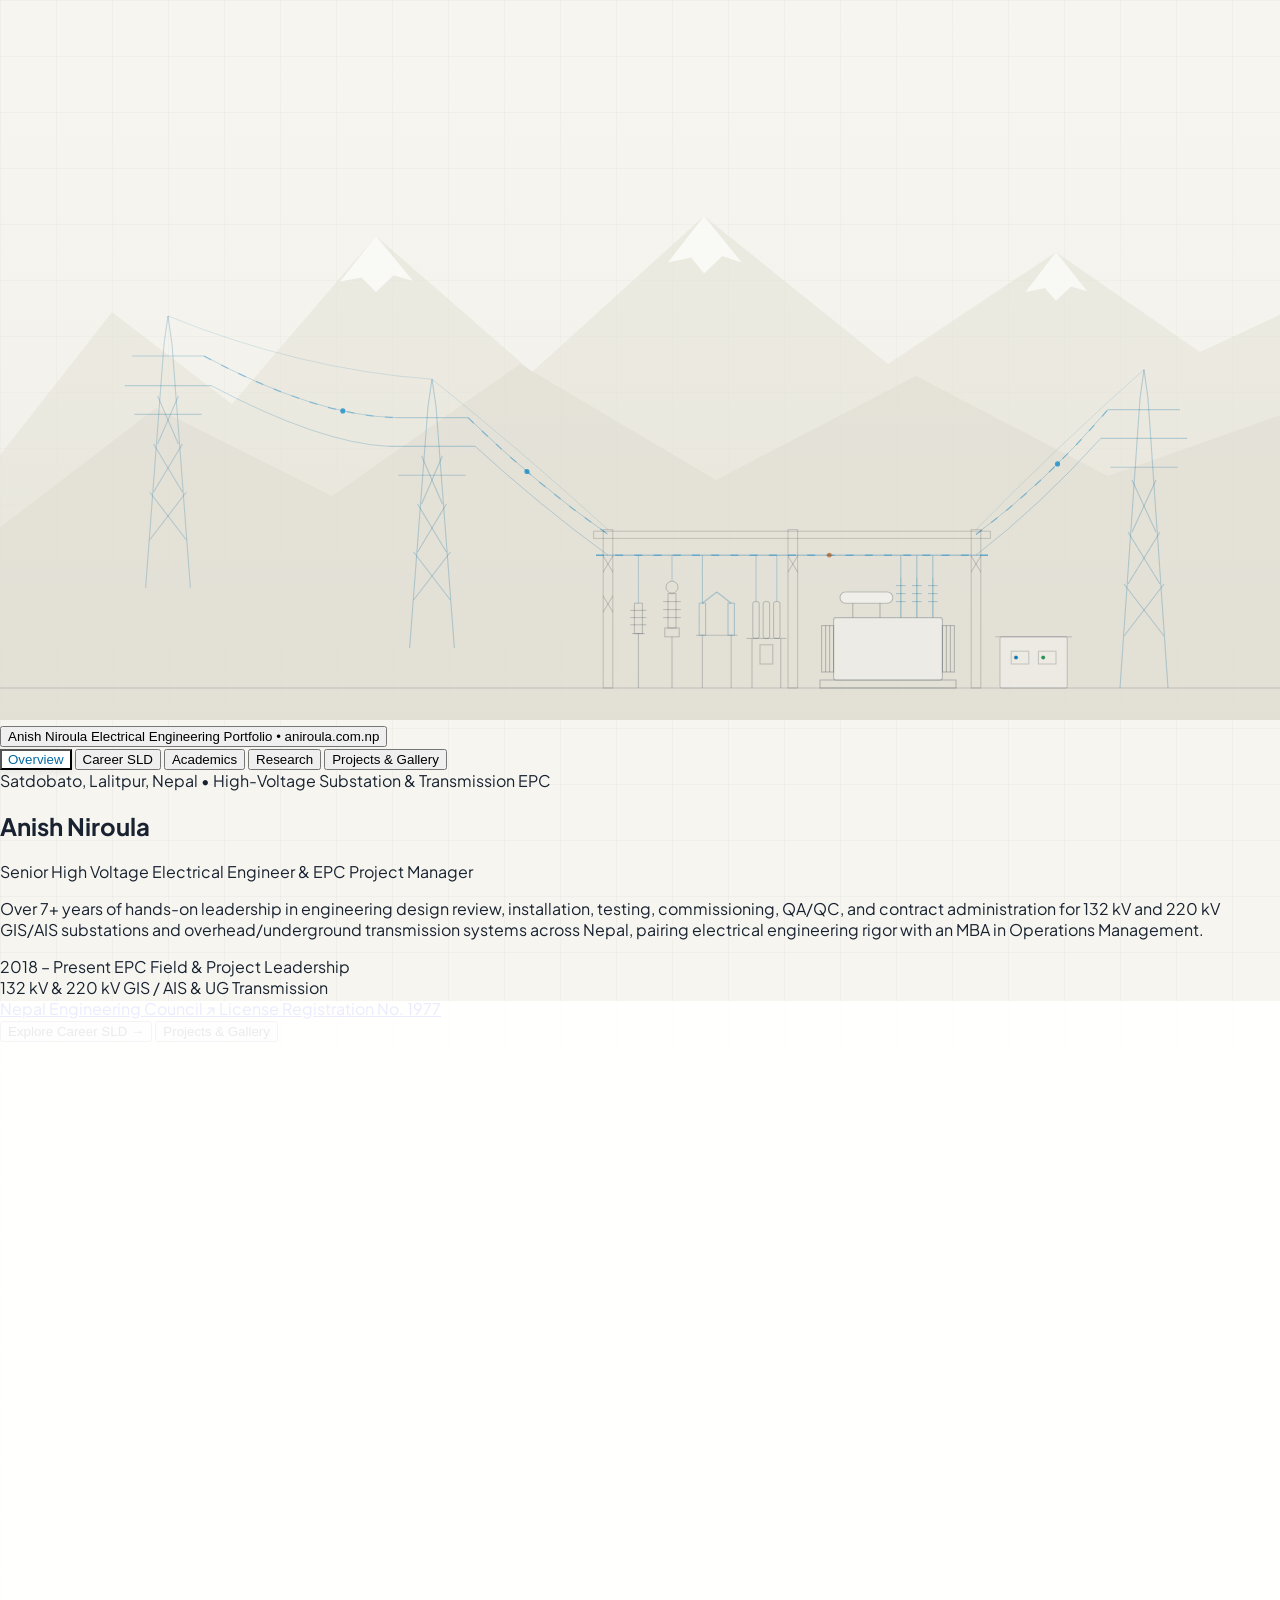
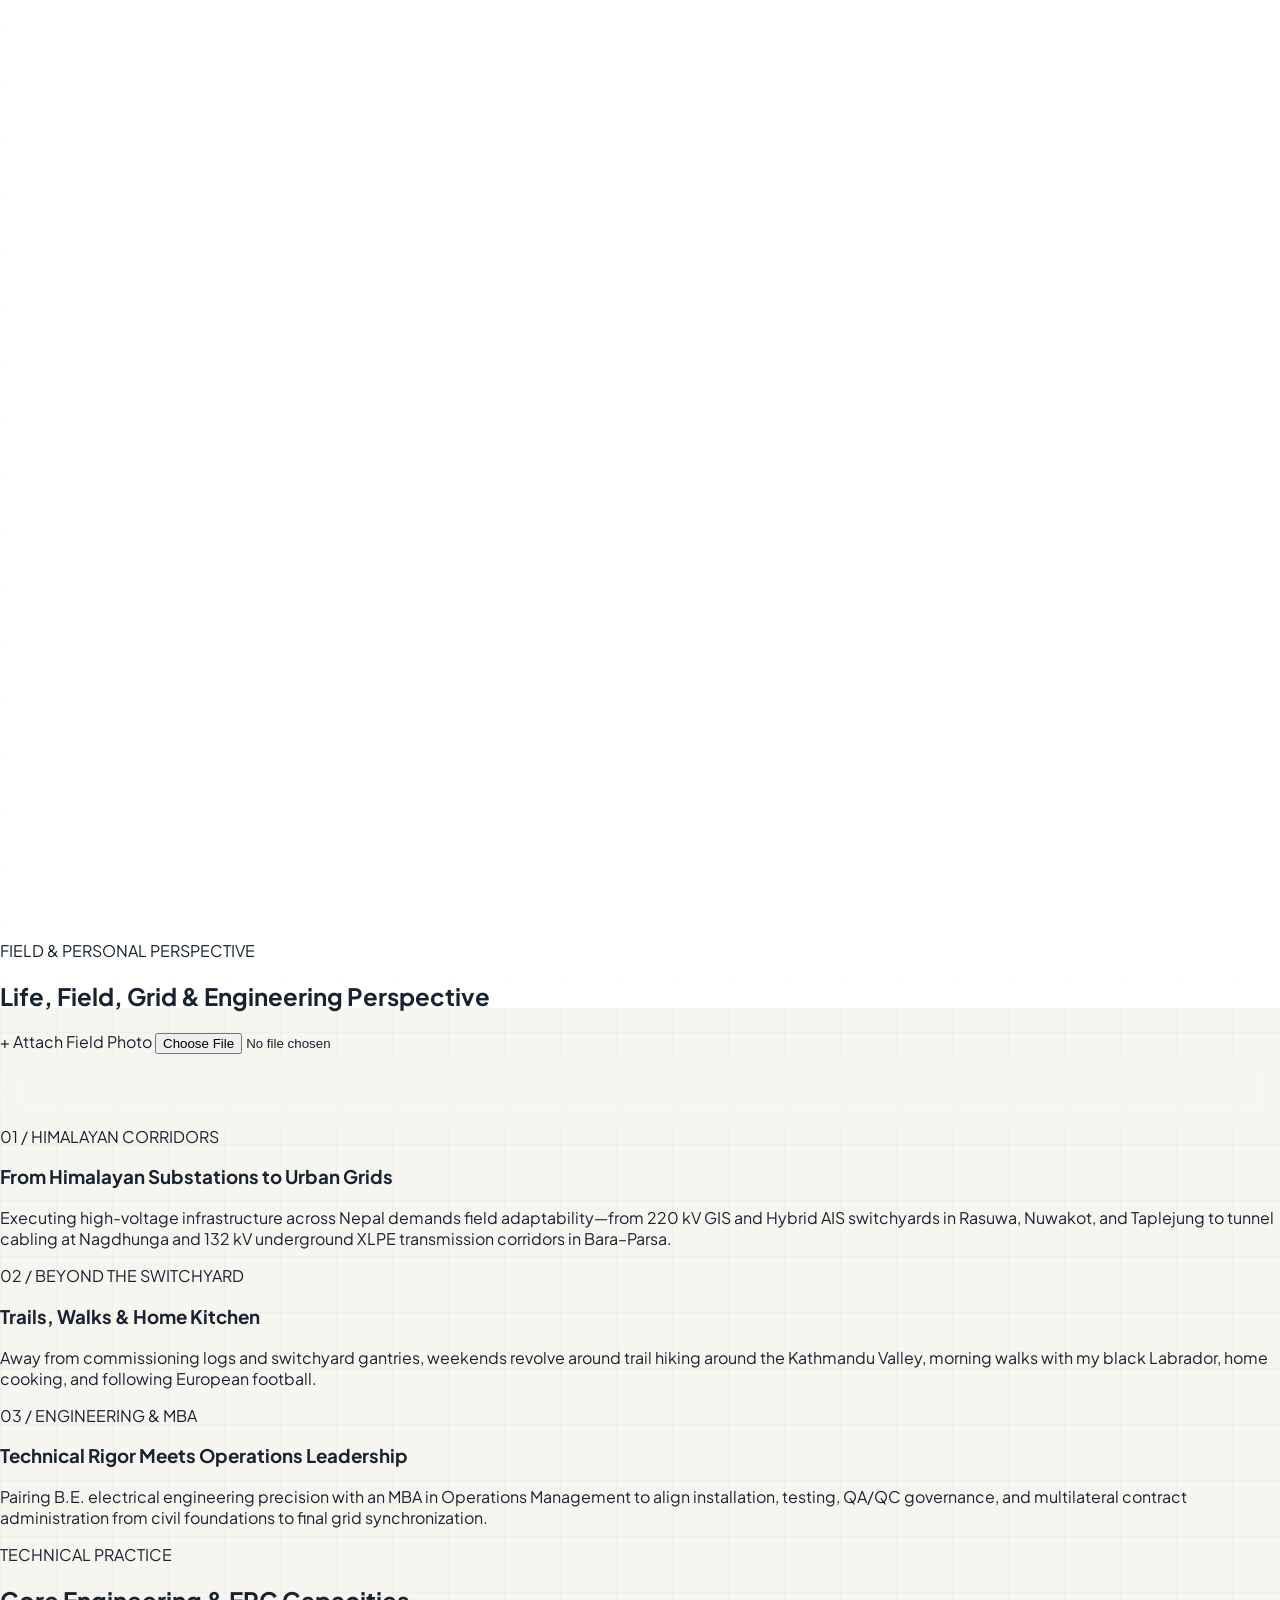
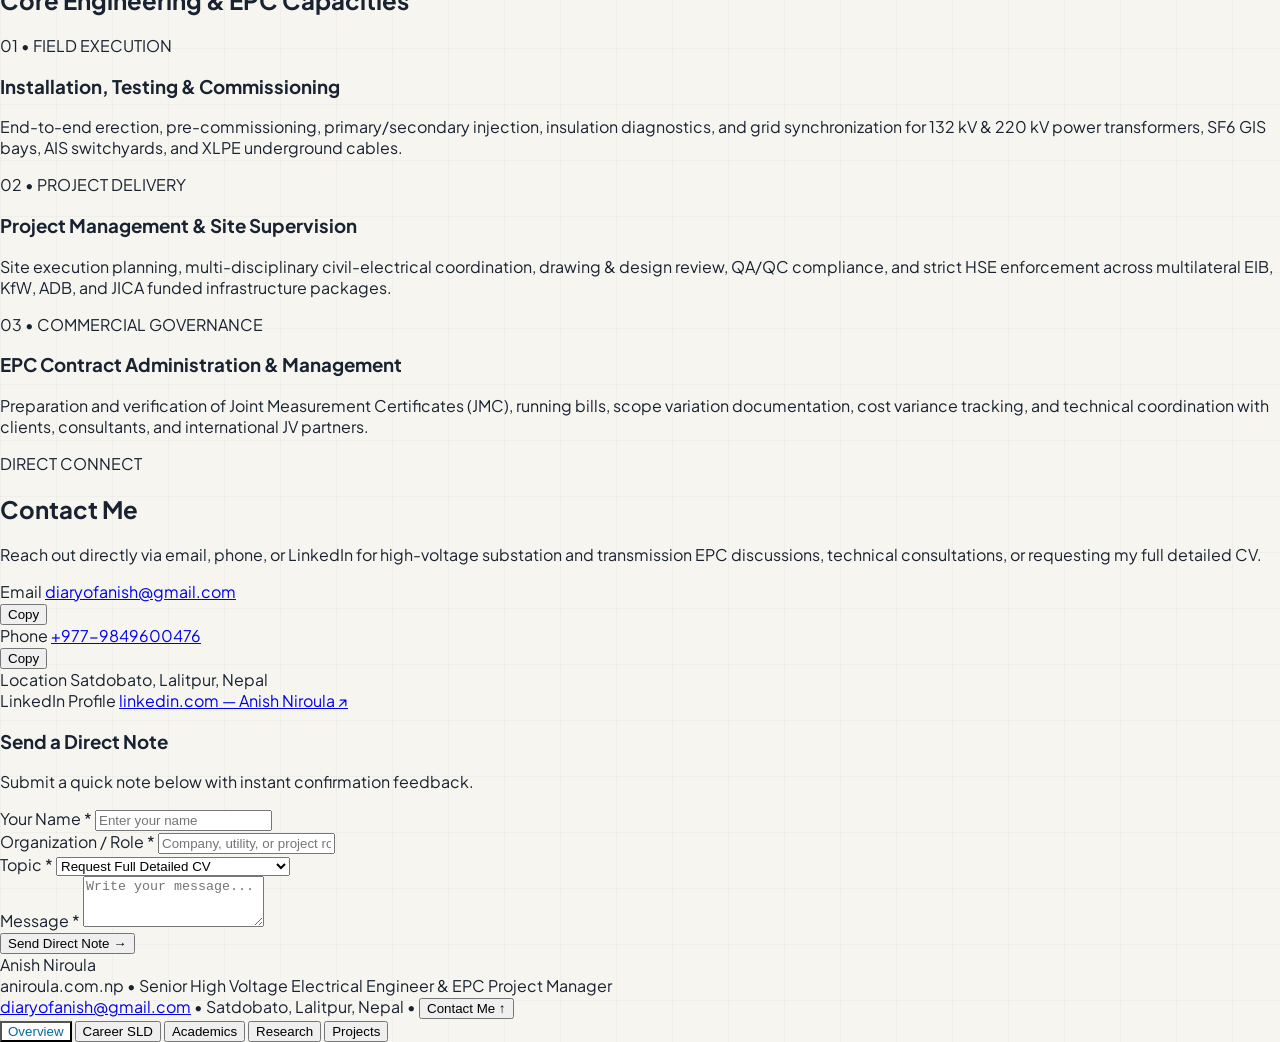
==== anish_niroula_electrical_engineering_portfolio_aniroula_com_np (2).html @ 574609bf "Initial commit: Anish Niroula engineering portfolio (aniroula.com.np)" ====
<!DOCTYPE html>
<html lang="en" class="scroll-smooth">
<head>
  <meta charset="UTF-8" />
  <meta name="viewport" content="width=device-width, initial-scale=1.0" />
  <title>Anish Niroula — Electrical Engineering Portfolio (aniroula.com.np)</title>
  <meta name="description" content="Electrical Engineering Portfolio of Anish Niroula (aniroula.com.np) — Senior High Voltage Electrical Engineer & EPC Project Manager, Nepal Engineering Council License Reg. No. 1977." />

  <!-- Tailwind CSS -->
  <script src="https://cdn.tailwindcss.com"></script>

  <!-- Google Fonts: Newsreader (Editorial Display), Plus Jakarta Sans (Body/UI) & JetBrains Mono (Technical Labels) -->
  <link rel="preconnect" href="https://fonts.googleapis.com" />
  <link rel="preconnect" href="https://fonts.gstatic.com" crossorigin />
  <link href="https://fonts.googleapis.com/css2?family=JetBrains+Mono:wght@400;500;600;700&family=Newsreader:ital,opsz,wght@0,6..72,400;0,6..72,500;1,6..72,400&family=Plus+Jakarta+Sans:wght@400;500;600;700;800&display=swap" rel="stylesheet" />

  <script>
    tailwind.config = {
      theme: {
        extend: {
          colors: {
            alabaster: '#F6F5F0',
            linen: '#ECEAE2',
            ink: '#182230',
            cerulean: '#0369A1',
            ceruleanBright: '#0284C7',
            amberHv: '#B45309',
            hairline: '#DCD8CD'
          },
          fontFamily: {
            serif: ['Newsreader', 'Georgia', 'serif'],
            sans: ['Plus Jakarta Sans', '-apple-system', 'BlinkMacSystemFont', 'sans-serif'],
            mono: ['JetBrains Mono', 'monospace']
          }
        }
      }
    };
  </script>

  <style>
    /* =========================================================================
       1. GLOBAL ARCHITECTURAL PALETTE, DRAFTING GRID & BASE TYPOGRAPHY
       ========================================================================= */
    :root {
      --bg-alabaster: #F6F5F0;
      --bg-linen: #ECEAE2;
      --border-hairline: #DCD8CD;
      --border-strong: #C5BFB0;
      --ink-primary: #182230;
      --ink-secondary: #475569;
      --hv-cerulean: #0369A1;
      --hv-cerulean-bright: #0284C7;
      --hv-amber: #B45309;
    }

    *, *::before, *::after {
      box-sizing: border-box;
    }

    html, body {
      margin: 0;
      padding: 0;
      width: 100%;
      min-height: 100vh;
      background-color: var(--bg-alabaster);
      color: var(--ink-primary);
      font-family: 'Plus Jakarta Sans', -apple-system, BlinkMacSystemFont, sans-serif;
      -webkit-font-smoothing: antialiased;
      overflow-x: hidden;
    }

    /* Subtle Architectural Coordinate Drafting Grid */
    .drafting-grid-bg {
      background-image:
        linear-gradient(to right, rgba(24, 34, 48, 0.026) 1px, transparent 1px),
        linear-gradient(to bottom, rgba(24, 34, 48, 0.026) 1px, transparent 1px);
      background-size: 56px 56px;
    }

    /* =========================================================================
       2. GLOBAL PERSISTENT BACKGROUND ANIMATIONS (MOUNTAINS, TOWERS & SUBSTATION)
       ========================================================================= */
    @keyframes ridgeDriftSlow {
      0%, 100% { transform: translateX(0px); }
      50% { transform: translateX(-14px); }
    }

    @keyframes ridgeDriftReverse {
      0%, 100% { transform: translateX(0px); }
      50% { transform: translateX(12px); }
    }

    @keyframes transmissionFlow {
      0% { stroke-dashoffset: 48; }
      100% { stroke-dashoffset: 0; }
    }

    @keyframes sldCurrentFlow {
      0% { stroke-dashoffset: 28; }
      100% { stroke-dashoffset: 0; }
    }

    @keyframes statusPulse {
      0%, 100% { opacity: 0.45; }
      50% { opacity: 1; }
    }

    .mountain-layer-far {
      animation: ridgeDriftSlow 34s ease-in-out infinite;
    }

    .mountain-layer-mid {
      animation: ridgeDriftReverse 28s ease-in-out infinite;
    }

    .bg-conductor-pulse {
      stroke-dasharray: 10 14;
      animation: transmissionFlow 1.7s linear infinite;
    }

    .energized-conductor {
      stroke-dasharray: 8 6;
      animation: sldCurrentFlow 0.85s linear infinite;
    }

    .substation-telemetry-blink {
      animation: statusPulse 2.4s ease-in-out infinite;
    }

    /* =========================================================================
       3. ARCHITECTURAL CAD CORNER BRACKETS & MULTI-PAGE TRANSITIONS
       ========================================================================= */
    .cad-frame {
      position: relative;
      background-color: rgba(255, 255, 255, 0.92);
      backdrop-filter: blur(12px);
      -webkit-backdrop-filter: blur(12px);
      border: 1px solid var(--border-hairline);
      border-radius: 20px;
      padding: 14px;
      box-shadow: 0 14px 36px rgba(24, 34, 48, 0.065);
    }

    .cad-frame::before,
    .cad-frame::after {
      content: '';
      position: absolute;
      width: 16px;
      height: 16px;
      pointer-events: none;
      z-index: 5;
    }

    .cad-frame::before {
      top: 10px;
      left: 10px;
      border-top: 2px solid var(--hv-cerulean);
      border-left: 2px solid var(--hv-cerulean);
    }

    .cad-frame::after {
      bottom: 10px;
      right: 10px;
      border-bottom: 2px solid var(--hv-cerulean);
      border-right: 2px solid var(--hv-cerulean);
    }

    .page-view {
      display: none;
      opacity: 0;
    }

    .page-view.active {
      display: block;
      animation: viewFadeUp 0.42s cubic-bezier(0.16, 1, 0.3, 1) forwards;
    }

    @keyframes viewFadeUp {
      from {
        opacity: 0;
        transform: translateY(10px);
      }
      to {
        opacity: 1;
        transform: translateY(0);
      }
    }

    .reveal-block {
      opacity: 0;
      transform: translateY(14px);
      transition: opacity 0.55s cubic-bezier(0.16, 1, 0.3, 1), transform 0.55s cubic-bezier(0.16, 1, 0.3, 1);
    }

    .reveal-block.is-visible {
      opacity: 1;
      transform: translateY(0);
    }

    /* =========================================================================
       4. NAVIGATION PILLS & INTERACTIVE BUTTONS
       ========================================================================= */
    .nav-pill {
      transition: all 0.2s ease;
    }

    .nav-pill.active {
      background-color: #FFFFFF;
      color: var(--hv-cerulean);
      box-shadow: 0 2px 8px rgba(24, 34, 48, 0.08);
    }

    .mobile-pill.active {
      background-color: #FFFFFF;
      color: var(--hv-cerulean);
      box-shadow: 0 1px 5px rgba(24, 34, 48, 0.08);
    }

    .lightbox-backdrop {
      position: fixed;
      inset: 0;
      z-index: 70;
      background-color: rgba(24, 34, 48, 0.92);
      backdrop-filter: blur(8px);
      display: none;
      flex-direction: column;
      align-items: center;
      justify-content: center;
      padding: 20px;
    }

    .lightbox-backdrop.open {
      display: flex;
    }
  </style>
</head>
<body class="drafting-grid-bg pb-20 md:pb-0">

  <!-- =========================================================================
       GLOBAL PERSISTENT ANIMATED BACKGROUND (VISIBLE ACROSS ALL 5 VIEWS)
       Himalayan Peaks + Lattice Transmission Towers + Traveling Conductor Pulses + Valley Substation Yard
       ========================================================================= -->
  <div class="fixed inset-0 pointer-events-none z-0 overflow-hidden" aria-hidden="true">
    <svg class="w-full h-full" viewBox="0 0 1600 900" preserveAspectRatio="xMidYMax slice" fill="none">
      <defs>
        <!-- Soft Atmospheric Sky-to-Valley Gradient -->
        <linearGradient id="himalayaSkyWash" x1="0" y1="0" x2="0" y2="1">
          <stop offset="0%" stop-color="#F6F5F0" stop-opacity="0" />
          <stop offset="55%" stop-color="#ECEAE2" stop-opacity="0.32" />
          <stop offset="100%" stop-color="#E2DFD5" stop-opacity="0.65" />
        </linearGradient>

        <!-- Exact Catenary Conductor Paths for Traveling Power-Flow Pulses -->
        <!-- Span 1: Ridge Tower T-RIDGE (x=210) to Mid-Slope Tower T-SLOPE (x=540) -->
        <path id="globalCatenary1" d="M 255 445 Q 395 520, 495 522" />
        <path id="globalCatenary1Lower" d="M 264 482 Q 400 554, 486 558" />

        <!-- Span 2: Mid-Slope Tower T-SLOPE (x=540) to Substation Dead-End Gantry (x=760) -->
        <path id="globalCatenary2" d="M 585 522 Q 670 605, 760 668" />
        <path id="globalCatenary2Lower" d="M 594 558 Q 675 632, 760 694" />

        <!-- Span 3: Right Substation Dead-End Gantry (x=1220) to Valley Terminal Tower T-VALLEY (x=1430) -->
        <path id="globalCatenary3" d="M 1220 668 Q 1305 605, 1385 512" />
        <path id="globalCatenary3Lower" d="M 1220 694 Q 1300 632, 1376 548" />

        <!-- Substation Overhead High-Voltage Busbar Path -->
        <path id="substationMainBusPath" d="M 745 694 L 1235 694" />
      </defs>

      <!-- Base Atmospheric Tint -->
      <rect width="1600" height="900" fill="url(#himalayaSkyWash)" />

      <!-- LAYER 1: DISTANT HIMALAYAN MOUNTAIN RANGE (SUBTLE ATMOSPHERIC DRIFT) -->
      <g class="mountain-layer-far">
        <path d="M -40 620 L 140 390 L 290 505 L 470 295 L 665 465 L 880 270 L 1110 455 L 1320 315 L 1500 440 L 1640 375 L 1640 900 L -40 900 Z" fill="#E6E3D8" fill-opacity="0.58" />
        <!-- Snow-Ridge Drafting Lines -->
        <path d="M 470 295 L 425 352 L 452 347 L 470 365 L 492 344 L 516 351 Z" fill="#FFFFFF" fill-opacity="0.72" />
        <path d="M 880 270 L 835 328 L 864 322 L 880 342 L 903 320 L 927 328 Z" fill="#FFFFFF" fill-opacity="0.72" />
        <path d="M 1320 315 L 1282 365 L 1306 360 L 1320 376 L 1339 358 L 1359 364 Z" fill="#FFFFFF" fill-opacity="0.68" />
      </g>

      <!-- LAYER 2: MID-HORIZON RIDGES -->
      <g class="mountain-layer-mid">
        <path d="M -40 690 L 195 510 L 415 620 L 650 455 L 895 600 L 1145 470 L 1385 595 L 1640 505 L 1640 900 L -40 900 Z" fill="#DEDAD0" fill-opacity="0.48" />
      </g>

      <!-- LAYER 3: HIGH-VOLTAGE LATTICE TRANSMISSION TOWERS -->
      <!-- Tower 1: Himalayan Ridge Tower T-RIDGE (x = 210) -->
      <g stroke="#0369A1" stroke-opacity="0.22" stroke-width="1.35">
        <line x1="182" y1="735" x2="205" y2="430" />
        <line x1="238" y1="735" x2="215" y2="430" />
        <line x1="205" y1="430" x2="210" y2="395" />
        <line x1="215" y1="430" x2="210" y2="395" />
        <!-- Crossarms -->
        <line x1="165" y1="445" x2="255" y2="445" />
        <line x1="156" y1="482" x2="264" y2="482" />
        <line x1="168" y1="518" x2="252" y2="518" />
        <!-- Lattice Bracing -->
        <line x1="187" y1="675" x2="233" y2="615" />
        <line x1="233" y1="675" x2="187" y2="615" />
        <line x1="192" y1="615" x2="228" y2="555" />
        <line x1="228" y1="615" x2="192" y2="555" />
        <line x1="197" y1="555" x2="223" y2="495" />
        <line x1="223" y1="555" x2="197" y2="495" />
      </g>

      <!-- Tower 2: Mid-Slope Tower T-SLOPE (x = 540) -->
      <g stroke="#0369A1" stroke-opacity="0.24" stroke-width="1.35">
        <line x1="512" y1="810" x2="535" y2="508" />
        <line x1="568" y1="810" x2="545" y2="508" />
        <line x1="535" y1="508" x2="540" y2="474" />
        <line x1="545" y1="508" x2="540" y2="474" />
        <!-- Crossarms -->
        <line x1="495" y1="522" x2="585" y2="522" />
        <line x1="486" y1="558" x2="594" y2="558" />
        <line x1="498" y1="594" x2="582" y2="594" />
        <!-- Lattice Bracing -->
        <line x1="517" y1="750" x2="563" y2="690" />
        <line x1="563" y1="750" x2="517" y2="690" />
        <line x1="522" y1="690" x2="558" y2="630" />
        <line x1="558" y1="690" x2="522" y2="630" />
        <line x1="527" y1="630" x2="553" y2="570" />
        <line x1="553" y1="630" x2="527" y2="570" />
      </g>

      <!-- Tower 3: Right Valley Terminal Tower T-VALLEY (x = 1430) -->
      <g stroke="#0369A1" stroke-opacity="0.24" stroke-width="1.35">
        <line x1="1400" y1="860" x2="1425" y2="498" />
        <line x1="1460" y1="860" x2="1435" y2="498" />
        <line x1="1425" y1="498" x2="1430" y2="462" />
        <line x1="1435" y1="498" x2="1430" y2="462" />
        <!-- Crossarms -->
        <line x1="1385" y1="512" x2="1475" y2="512" />
        <line x1="1376" y1="548" x2="1484" y2="548" />
        <line x1="1388" y1="584" x2="1472" y2="584" />
        <!-- Lattice Bracing -->
        <line x1="1405" y1="795" x2="1455" y2="730" />
        <line x1="1455" y1="795" x2="1405" y2="730" />
        <line x1="1410" y1="730" x2="1450" y2="665" />
        <line x1="1450" y1="730" x2="1410" y2="665" />
        <line x1="1415" y1="665" x2="1445" y2="600" />
        <line x1="1445" y1="665" x2="1415" y2="600" />
      </g>

      <!-- LAYER 4: SAGGING CATENARY 3-PHASE CONDUCTORS + ANIMATED POWER PULSES -->
      <!-- Shield Wires -->
      <path d="M 210 395 Q 375 462, 540 474" stroke="#0369A1" stroke-opacity="0.16" stroke-width="1" />
      <path d="M 540 474 Q 650 562, 760 662" stroke="#0369A1" stroke-opacity="0.16" stroke-width="1" />
      <path d="M 1220 662 Q 1325 555, 1430 462" stroke="#0369A1" stroke-opacity="0.16" stroke-width="1" />

      <!-- Base Catenary Conductors -->
      <use href="#globalCatenary1" stroke="#0369A1" stroke-opacity="0.22" stroke-width="1.2" />
      <use href="#globalCatenary1Lower" stroke="#0369A1" stroke-opacity="0.22" stroke-width="1.2" />
      <use href="#globalCatenary2" stroke="#0369A1" stroke-opacity="0.24" stroke-width="1.2" />
      <use href="#globalCatenary2Lower" stroke="#0369A1" stroke-opacity="0.24" stroke-width="1.2" />
      <use href="#globalCatenary3" stroke="#0369A1" stroke-opacity="0.24" stroke-width="1.2" />
      <use href="#globalCatenary3Lower" stroke="#0369A1" stroke-opacity="0.24" stroke-width="1.2" />

      <!-- Animated Dashed Power-Flow Stream Overlay -->
      <use href="#globalCatenary1" stroke="#0284C7" stroke-opacity="0.32" stroke-width="1.6" class="bg-conductor-pulse" />
      <use href="#globalCatenary2" stroke="#0284C7" stroke-opacity="0.34" stroke-width="1.6" class="bg-conductor-pulse" />
      <use href="#globalCatenary3" stroke="#0284C7" stroke-opacity="0.34" stroke-width="1.6" class="bg-conductor-pulse" />

      <!-- Traveling Glowing Energy Pulses Along Catenary Spans -->
      <circle r="3.2" fill="#0284C7" fill-opacity="0.72">
        <animateMotion dur="3.4s" repeatCount="indefinite">
          <mpath href="#globalCatenary1" />
        </animateMotion>
      </circle>
      <circle r="3.2" fill="#0284C7" fill-opacity="0.72">
        <animateMotion dur="3.2s" begin="1.1s" repeatCount="indefinite">
          <mpath href="#globalCatenary2" />
        </animateMotion>
      </circle>
      <circle r="3.2" fill="#0284C7" fill-opacity="0.72">
        <animateMotion dur="3.2s" begin="0.6s" repeatCount="indefinite">
          <mpath href="#globalCatenary3" />
        </animateMotion>
      </circle>

      <!-- LAYER 5: VALLEY HIGH-VOLTAGE SUBSTATION YARD (x = 745..1345, y = 660..865) -->
      <g>
        <!-- Lattice Substation Take-Off Gantry Columns & Overhead Beam -->
        <g stroke="#182230" stroke-opacity="0.18" stroke-width="1.3">
          <rect x="754" y="662" width="12" height="198" />
          <line x1="754" y1="695" x2="766" y2="715" />
          <line x1="766" y1="695" x2="754" y2="715" />
          <line x1="754" y1="745" x2="766" y2="765" />
          <line x1="766" y1="745" x2="754" y2="765" />

          <rect x="985" y="662" width="12" height="198" />
          <line x1="985" y1="695" x2="997" y2="715" />
          <line x1="997" y1="695" x2="985" y2="715" />

          <rect x="1214" y="662" width="12" height="198" />
          <line x1="1214" y1="695" x2="1226" y2="715" />
          <line x1="1226" y1="695" x2="1214" y2="715" />

          <!-- Upper Gantry Truss -->
          <rect x="742" y="664" width="496" height="9" />
        </g>

        <!-- Energized Overhead Substation Busbar + Traveling Pulse -->
        <use href="#substationMainBusPath" stroke="#0369A1" stroke-opacity="0.26" stroke-width="1.8" />
        <use href="#substationMainBusPath" stroke="#0284C7" stroke-opacity="0.4" stroke-width="2" class="bg-conductor-pulse" />
        <circle r="3" fill="#B45309" fill-opacity="0.65">
          <animateMotion dur="4.2s" repeatCount="indefinite">
            <mpath href="#substationMainBusPath" />
          </animateMotion>
        </circle>

        <!-- Equipment A: Surge Arrester & CVT/CT Column (x = 795..845) -->
        <g stroke="#182230" stroke-opacity="0.22" stroke-width="1.25">
          <line x1="798" y1="860" x2="798" y2="792" />
          <line x1="790" y1="792" x2="806" y2="792" />
          <rect x="793" y="754" width="10" height="38" />
          <line x1="788" y1="763" x2="808" y2="763" />
          <line x1="788" y1="772" x2="808" y2="772" />
          <line x1="788" y1="781" x2="808" y2="781" />
          <line x1="798" y1="754" x2="798" y2="694" stroke="#0369A1" stroke-opacity="0.24" />

          <!-- CVT / CT -->
          <line x1="840" y1="860" x2="840" y2="796" />
          <rect x="831" y="785" width="18" height="11" />
          <rect x="835" y="742" width="10" height="43" />
          <line x1="829" y1="752" x2="851" y2="752" />
          <line x1="829" y1="762" x2="851" y2="762" />
          <line x1="829" y1="772" x2="851" y2="772" />
          <circle cx="840" cy="734" r="7.5" />
          <line x1="840" y1="726" x2="840" y2="694" stroke="#0369A1" stroke-opacity="0.24" />
        </g>

        <!-- Equipment B: Double-Break Disconnecting Switch (x = 875..915) -->
        <g stroke="#0369A1" stroke-opacity="0.26" stroke-width="1.35">
          <line x1="878" y1="860" x2="878" y2="794" stroke="#182230" stroke-opacity="0.2" />
          <line x1="914" y1="860" x2="914" y2="794" stroke="#182230" stroke-opacity="0.2" />
          <line x1="870" y1="794" x2="922" y2="794" stroke="#182230" stroke-opacity="0.2" />
          <rect x="874" y="754" width="8" height="40" />
          <rect x="910" y="754" width="8" height="40" />
          <line x1="878" y1="754" x2="896" y2="740" stroke-width="1.7" />
          <line x1="914" y1="754" x2="896" y2="740" stroke-width="1.7" />
          <line x1="878" y1="754" x2="878" y2="694" />
        </g>

        <!-- Equipment C: 3-Phase SF6 Circuit Breaker Bay (x = 935..980) -->
        <g stroke="#182230" stroke-opacity="0.22" stroke-width="1.25">
          <line x1="940" y1="860" x2="940" y2="798" />
          <line x1="976" y1="860" x2="976" y2="798" />
          <line x1="933" y1="798" x2="983" y2="798" />
          <rect x="950" y="806" width="16" height="24" />
          <rect x="941" y="752" width="8" height="46" rx="2.5" />
          <rect x="954" y="752" width="8" height="46" rx="2.5" />
          <rect x="967" y="752" width="8" height="46" rx="2.5" />
          <line x1="945" y1="752" x2="945" y2="694" stroke="#0369A1" stroke-opacity="0.24" />
          <line x1="971" y1="752" x2="971" y2="694" stroke="#0369A1" stroke-opacity="0.24" />
        </g>

        <!-- Equipment D: 220/132 kV Three-Phase Power Transformer (x = 1025..1195) -->
        <g stroke="#182230" stroke-opacity="0.24" stroke-width="1.35">
          <!-- Concrete Plinth -->
          <rect x="1025" y="850" width="170" height="10" />
          <!-- Main Tank -->
          <rect x="1042" y="772" width="136" height="78" rx="3" fill="#FFFFFF" fill-opacity="0.35" />
          <!-- Radiator Cooling Fins -->
          <rect x="1027" y="782" width="15" height="58" />
          <line x1="1032" y1="782" x2="1032" y2="840" />
          <line x1="1037" y1="782" x2="1037" y2="840" />
          <rect x="1178" y="782" width="15" height="58" />
          <line x1="1183" y1="782" x2="1183" y2="840" />
          <line x1="1188" y1="782" x2="1188" y2="840" />
          <!-- Cylindrical Conservator Drum -->
          <rect x="1050" y="740" width="66" height="14" rx="7" fill="#FFFFFF" fill-opacity="0.45" />
          <line x1="1066" y1="754" x2="1066" y2="772" />
          <line x1="1100" y1="754" x2="1100" y2="772" />
          <!-- Three Shedded HV Porcelain Bushings (R, Y, B) -->
          <g stroke="#0369A1" stroke-opacity="0.28">
            <line x1="1126" y1="772" x2="1126" y2="722" stroke-width="1.9" />
            <line x1="1120" y1="732" x2="1132" y2="732" />
            <line x1="1120" y1="742" x2="1132" y2="742" />
            <line x1="1120" y1="752" x2="1132" y2="752" />
            <line x1="1126" y1="722" x2="1126" y2="694" />

            <line x1="1146" y1="772" x2="1146" y2="722" stroke-width="1.9" />
            <line x1="1140" y1="732" x2="1152" y2="732" />
            <line x1="1140" y1="742" x2="1152" y2="742" />
            <line x1="1140" y1="752" x2="1152" y2="752" />
            <line x1="1146" y1="722" x2="1146" y2="694" />

            <line x1="1166" y1="772" x2="1166" y2="722" stroke-width="1.9" />
            <line x1="1160" y1="732" x2="1172" y2="732" />
            <line x1="1160" y1="742" x2="1172" y2="742" />
            <line x1="1160" y1="752" x2="1172" y2="752" />
            <line x1="1166" y1="722" x2="1166" y2="694" />
          </g>
        </g>

        <!-- Substation Control & Relay House Outline -->
        <g stroke="#182230" stroke-opacity="0.2" stroke-width="1.25">
          <rect x="1250" y="796" width="84" height="64" rx="2" fill="#FFFFFF" fill-opacity="0.3" />
          <line x1="1244" y1="796" x2="1340" y2="796" />
          <rect x="1264" y="814" width="22" height="16" />
          <rect x="1298" y="814" width="22" height="16" />
          <circle cx="1270" cy="822" r="2.2" fill="#0284C7" class="substation-telemetry-blink" />
          <circle cx="1304" cy="822" r="2.2" fill="#16A34A" class="substation-telemetry-blink" />
        </g>

        <!-- Valley Datum Ground Line -->
        <line x1="0" y1="860" x2="1600" y2="860" stroke="#182230" stroke-opacity="0.18" stroke-width="1.4" />
      </g>
    </svg>
  </div>

  <!-- =========================================================================
       FOREGROUND CONTENT LAYER (z-10)
       ========================================================================= -->
  <div class="relative z-10">

    <!-- =======================================================================
         TOP STICKY HEADER (NO ANIMATION, NO EMBLEM, NO NEC NUMBER ON LEFT)
         ======================================================================= -->
    <header class="sticky top-0 z-40 w-full bg-alabaster/90 backdrop-blur-md border-b border-hairline">
      <div class="max-w-7xl w-full mx-auto px-5 sm:px-8 lg:px-12 min-h-[76px] py-3 flex items-center justify-between gap-4">
        <button type="button" onclick="switchView('overview')" class="text-left bg-transparent border-0 p-0 cursor-pointer group">
          <span class="block font-serif text-[30px] sm:text-[34px] font-medium leading-none tracking-tight text-ink group-hover:text-cerulean transition-colors">
            Anish Niroula
          </span>
          <span class="block font-mono text-[11.5px] font-medium text-slate-600 mt-1.5">
            Electrical Engineering Portfolio &bull; aniroula.com.np
          </span>
        </button>

        <!-- Desktop 5-Button Navigation -->
        <nav class="hidden md:flex items-center gap-1 bg-linen/90 border border-hairline rounded-full p-1" aria-label="Primary Navigation">
          <button type="button" class="nav-pill active px-4 py-2 rounded-full text-[13px] font-semibold text-slate-600 hover:text-ink cursor-pointer" data-target="overview" onclick="switchView('overview')">Overview</button>
          <button type="button" class="nav-pill px-4 py-2 rounded-full text-[13px] font-semibold text-slate-600 hover:text-ink cursor-pointer" data-target="career-sld" onclick="switchView('career-sld')">Career SLD</button>
          <button type="button" class="nav-pill px-4 py-2 rounded-full text-[13px] font-semibold text-slate-600 hover:text-ink cursor-pointer" data-target="academics" onclick="switchView('academics')">Academics</button>
          <button type="button" class="nav-pill px-4 py-2 rounded-full text-[13px] font-semibold text-slate-600 hover:text-ink cursor-pointer" data-target="research" onclick="switchView('research')">Research</button>
          <button type="button" class="nav-pill px-4 py-2 rounded-full text-[13px] font-semibold text-slate-600 hover:text-ink cursor-pointer" data-target="projects" onclick="switchView('projects')">Projects &amp; Gallery</button>
        </nav>
      </div>
    </header>

    <!-- =======================================================================
         PAGE 1: OVERVIEW (BROAD 12-COLUMN HERO + 3 FULL-WIDTH SECTIONS)
         ======================================================================= -->
    <main id="view-overview" class="page-view active">

      <!-- 1. BROAD HERO SECTION (lg:col-span-7 Left + lg:col-span-5 Framed Portrait Right) -->
      <section class="py-12 sm:py-16 lg:py-20">
        <div class="max-w-7xl w-full mx-auto px-5 sm:px-8 lg:px-12">
          <div class="grid grid-cols-1 lg:grid-cols-12 gap-8 lg:gap-12 items-center">

            <!-- Left Column (lg:col-span-7) -->
            <div class="lg:col-span-7">
              <div class="inline-flex items-center gap-2.5 px-3.5 py-1.5 rounded-full bg-white/90 backdrop-blur-md border border-hairline font-mono text-xs text-slate-600 shadow-sm">
                <span class="w-2 h-2 rounded-full bg-emerald-600 ring-4 ring-emerald-600/15"></span>
                <span>Satdobato, Lalitpur, Nepal &bull; High-Voltage Substation &amp; Transmission EPC</span>
              </div>

              <h1 class="font-serif text-[44px] sm:text-[58px] lg:text-[66px] font-medium leading-[1.03] tracking-tight text-ink mt-5 mb-2.5">
                Anish Niroula
              </h1>
              <p class="font-serif italic text-[22px] sm:text-[28px] lg:text-[31px] font-normal leading-snug text-cerulean mb-5">
                Senior High Voltage Electrical Engineer &amp; EPC Project Manager
              </p>

              <p class="text-[15.5px] sm:text-[16.5px] leading-relaxed text-slate-600 mb-7">
                Over 7+ years of hands-on leadership in engineering design review, installation, testing, commissioning, QA/QC, and contract administration for 132 kV and 220 kV GIS/AIS substations and overhead/underground transmission systems across Nepal, pairing electrical engineering rigor with an MBA in Operations Management.
              </p>

              <!-- 3-Column Credential Card Grid -->
              <div class="grid grid-cols-1 sm:grid-cols-3 gap-3.5 mb-8">
                <div class="bg-white/90 backdrop-blur-md border border-hairline rounded-2xl p-4 shadow-sm">
                  <span class="block font-mono text-[12.5px] font-bold text-ink">2018 &ndash; Present</span>
                  <span class="block text-[12.5px] text-slate-600 mt-1">EPC Field &amp; Project Leadership</span>
                </div>

                <div class="bg-white/90 backdrop-blur-md border border-hairline rounded-2xl p-4 shadow-sm">
                  <span class="block font-mono text-[12.5px] font-bold text-ink">132 kV &amp; 220 kV</span>
                  <span class="block text-[12.5px] text-slate-600 mt-1">GIS / AIS &amp; UG Transmission</span>
                </div>

                <a id="overviewNecLink" href="https://nec.gov.np/registration/1977?programName=Electrical%20%26%20Electronics%20Engineering" target="_blank" rel="noopener noreferrer" class="bg-white/90 backdrop-blur-md border border-cerulean hover:bg-sky-50/90 rounded-2xl p-4 shadow-sm transition-all block">
                  <span class="block font-mono text-[12.5px] font-bold text-cerulean">Nepal Engineering Council &nearr;</span>
                  <span class="block text-[12.5px] font-semibold text-ink mt-1">License Registration No. 1977</span>
                </a>
              </div>

              <!-- Action Buttons -->
              <div class="flex flex-wrap items-center gap-3.5">
                <button type="button" onclick="switchView('career-sld')" class="inline-flex items-center justify-center gap-2 px-6 py-3.5 rounded-xl bg-cerulean hover:bg-sky-800 text-white text-sm font-semibold shadow-md shadow-sky-900/15 transition-all cursor-pointer">
                  <span>Explore Career SLD</span>
                  <span aria-hidden="true">&rarr;</span>
                </button>
                <button type="button" onclick="switchView('projects')" class="inline-flex items-center justify-center gap-2 px-6 py-3.5 rounded-xl bg-white/90 backdrop-blur-md hover:border-cerulean hover:text-cerulean border border-stone-300 text-ink text-sm font-semibold transition-all cursor-pointer">
                  <span>Projects &amp; Gallery</span>
                </button>
              </div>
            </div>

            <!-- Right Column (lg:col-span-5): Framed Site Helmet Portrait Card -->
            <div class="lg:col-span-5">
              <div class="cad-frame max-w-[440px] w-full mx-auto lg:ml-auto">
                <div class="relative aspect-[4/4.5] rounded-xl bg-linen/90 border border-hairline overflow-hidden flex items-center justify-center">
                  <!-- Uploaded Portrait Image (Hidden until user attaches a file) -->
                  <img id="heroPortraitImg" src="" alt="Anish Niroula — On-Site Helmet Portrait" class="w-full h-full object-cover cursor-zoom-in hidden" onclick="openLightbox('slot_portrait', 'Anish Niroula — On-Site Field Leadership Portrait')" />

                  <!-- Refined Engineering Helmet Portrait Placeholder -->
                  <div id="heroPortraitFallback" class="w-full h-full flex flex-col items-center justify-center p-6 text-center select-none">
                    <svg viewBox="0 0 260 280" class="w-56 h-60 mx-auto" fill="none" aria-hidden="true">
                      <!-- Subtle Substation Gantry & Transmission Lines Behind Portrait -->
                      <line x1="20" y1="68" x2="240" y2="68" stroke="#0369A1" stroke-opacity="0.22" stroke-width="1.3" stroke-dasharray="4 4" />
                      <line x1="20" y1="92" x2="240" y2="92" stroke="#0369A1" stroke-opacity="0.16" stroke-width="1.1" />
                      <line x1="48" y1="45" x2="48" y2="235" stroke="#182230" stroke-opacity="0.12" stroke-width="1.2" />
                      <line x1="212" y1="45" x2="212" y2="235" stroke="#182230" stroke-opacity="0.12" stroke-width="1.2" />

                      <!-- Outer Architectural Ring -->
                      <circle cx="130" cy="142" r="96" fill="#FFFFFF" fill-opacity="0.7" stroke="#DCD8CD" stroke-width="1.4" />
                      <circle cx="130" cy="142" r="88" stroke="#0369A1" stroke-opacity="0.25" stroke-width="1.1" stroke-dasharray="5 4" />

                      <!-- Safety Hard Hat (Engineering Helmet) -->
                      <path d="M 86 116 C 86 84, 174 84, 174 116 Z" fill="#0369A1" fill-opacity="0.14" stroke="#0369A1" stroke-width="2" />
                      <path d="M 116 86 L 116 114 M 144 86 L 144 114" stroke="#0369A1" stroke-width="1.6" />
                      <path d="M 76 116 L 184 116" stroke="#182230" stroke-width="2.4" stroke-linecap="round" />

                      <!-- Head & Chin Contour -->
                      <path d="M 98 118 C 98 148, 162 148, 162 118" stroke="#182230" stroke-width="1.9" fill="#F6F5F0" />

                      <!-- High-Visibility EPC Engineer Vest & Shoulders -->
                      <path d="M 68 218 C 72 174, 188 174, 192 218" fill="#0369A1" fill-opacity="0.1" stroke="#182230" stroke-width="2" />
                      <!-- Reflective Safety Vest Stripes -->
                      <line x1="104" y1="181" x2="98" y2="218" stroke="#B45309" stroke-width="2.4" />
                      <line x1="156" y1="181" x2="162" y2="218" stroke="#B45309" stroke-width="2.4" />
                      <line x1="82" y1="204" x2="178" y2="204" stroke="#B45309" stroke-opacity="0.7" stroke-width="2" />

                      <!-- Technical Badge Tag -->
                      <rect x="92" y="232" width="76" height="20" rx="5" fill="#182230" />
                      <text x="130" y="245" text-anchor="middle" font-family="JetBrains Mono, monospace" font-size="9.5" font-weight="700" fill="#FFFFFF">SITE PORTRAIT</text>
                    </svg>
                    <p class="font-mono text-[11.5px] font-semibold text-slate-600 mt-1">
                      Attach On-Site Helmet Portrait
                    </p>
                  </div>

                  <!-- Upload Button Overlay -->
                  <label class="absolute bottom-3.5 right-3.5 inline-flex items-center gap-1.5 px-3.5 py-2 rounded-lg bg-white/95 hover:bg-sky-50 border border-stone-300 hover:border-cerulean text-ink hover:text-cerulean font-mono text-[11.5px] font-semibold shadow-md cursor-pointer transition-all">
                    <span class="text-cerulean font-bold">+</span>
                    <span>Attach Portrait</span>
                    <input type="file" accept="image/*" class="hidden" onchange="handlePhotoUpload(event, 'slot_portrait')" />
                  </label>
                </div>

                <!-- Architectural Caption Footer -->
                <div class="flex items-center justify-between pt-3 px-1.5 font-mono text-[11px] font-semibold text-slate-600">
                  <span>FIG 01. FIELD LEADERSHIP</span>
                  <span class="text-cerulean">NEPAL HV GRID EPC</span>
                </div>
              </div>
            </div>

          </div>
        </div>
      </section>

      <!-- 2. SECTION: LIFE, FIELD, GRID & ENGINEERING PERSPECTIVE -->
      <section class="py-14 sm:py-16 border-t border-b border-hairline bg-linen/55 backdrop-blur-[2px] reveal-block">
        <div class="max-w-7xl w-full mx-auto px-5 sm:px-8 lg:px-12">
          <div class="flex flex-wrap items-end justify-between gap-4 mb-9">
            <div>
              <span class="block font-mono text-[11.5px] font-bold uppercase tracking-widest text-cerulean">
                FIELD &amp; PERSONAL PERSPECTIVE
              </span>
              <h2 class="font-serif text-[32px] sm:text-[42px] font-medium leading-tight text-ink mt-1.5">
                Life, Field, Grid &amp; Engineering Perspective
              </h2>
            </div>

            <label class="inline-flex items-center gap-2 px-3.5 py-2 rounded-xl bg-white/90 backdrop-blur-md hover:bg-sky-50 border border-stone-300 hover:border-cerulean text-ink hover:text-cerulean font-mono text-xs font-semibold shadow-sm cursor-pointer transition-all">
              <span class="text-cerulean font-bold">+</span>
              <span>Attach Field Photo</span>
              <input type="file" accept="image/*" class="hidden" onchange="handleFieldBannerUpload(event)" />
            </label>
          </div>

          <!-- Optional Attached Field Panorama Preview -->
          <div id="fieldBannerContainer" class="hidden mb-7">
            <div class="cad-frame">
              <div class="relative max-h-[340px] rounded-xl overflow-hidden border border-hairline">
                <img id="fieldBannerImg" src="" alt="Field Substation & Himalayan Corridor" class="w-full h-[260px] sm:h-[320px] object-cover cursor-zoom-in" onclick="openLightbox('slot_field_banner', 'Field Substation & Himalayan Corridor')" />
              </div>
              <div class="flex items-center justify-between pt-2.5 px-1 font-mono text-[11px] text-slate-600">
                <span>FIG 02. SUBSTATION &amp; TRANSMISSION FIELD CORRIDOR</span>
                <span class="text-cerulean">CLICK IMAGE TO ENLARGE</span>
              </div>
            </div>
          </div>

          <!-- Broad 3-Column Narrative Grid -->
          <div class="grid grid-cols-1 md:grid-cols-3 gap-6 w-full">
            <article class="bg-white/90 backdrop-blur-md border border-hairline rounded-2xl p-7 shadow-sm hover:border-cerulean transition-colors">
              <span class="block font-mono text-[11.5px] font-bold text-amberHv mb-2.5">01 / HIMALAYAN CORRIDORS</span>
              <h3 class="font-serif text-[25px] font-medium leading-snug text-ink mb-3">
                From Himalayan Substations to Urban Grids
              </h3>
              <p class="text-[14.5px] leading-relaxed text-slate-600">
                Executing high-voltage infrastructure across Nepal demands field adaptability&mdash;from 220 kV GIS and Hybrid AIS switchyards in Rasuwa, Nuwakot, and Taplejung to tunnel cabling at Nagdhunga and 132 kV underground XLPE transmission corridors in Bara&ndash;Parsa.
              </p>
            </article>

            <article class="bg-white/90 backdrop-blur-md border border-hairline rounded-2xl p-7 shadow-sm hover:border-cerulean transition-colors">
              <span class="block font-mono text-[11.5px] font-bold text-amberHv mb-2.5">02 / BEYOND THE SWITCHYARD</span>
              <h3 class="font-serif text-[25px] font-medium leading-snug text-ink mb-3">
                Trails, Walks &amp; Home Kitchen
              </h3>
              <p class="text-[14.5px] leading-relaxed text-slate-600">
                Away from commissioning logs and switchyard gantries, weekends revolve around trail hiking around the Kathmandu Valley, morning walks with my black Labrador, home cooking, and following European football.
              </p>
            </article>

            <article class="bg-white/90 backdrop-blur-md border border-hairline rounded-2xl p-7 shadow-sm hover:border-cerulean transition-colors">
              <span class="block font-mono text-[11.5px] font-bold text-amberHv mb-2.5">03 / ENGINEERING &amp; MBA</span>
              <h3 class="font-serif text-[25px] font-medium leading-snug text-ink mb-3">
                Technical Rigor Meets Operations Leadership
              </h3>
              <p class="text-[14.5px] leading-relaxed text-slate-600">
                Pairing B.E. electrical engineering precision with an MBA in Operations Management to align installation, testing, QA/QC governance, and multilateral contract administration from civil foundations to final grid synchronization.
              </p>
            </article>
          </div>
        </div>
      </section>

      <!-- 3. SECTION: CORE ENGINEERING & EPC CAPACITIES -->
      <section class="py-14 sm:py-16 reveal-block">
        <div class="max-w-7xl w-full mx-auto px-5 sm:px-8 lg:px-12">
          <div class="mb-9">
            <span class="block font-mono text-[11.5px] font-bold uppercase tracking-widest text-cerulean">
              TECHNICAL PRACTICE
            </span>
            <h2 class="font-serif text-[32px] sm:text-[42px] font-medium leading-tight text-ink mt-1.5">
              Core Engineering &amp; EPC Capacities
            </h2>
          </div>

          <div class="grid grid-cols-1 md:grid-cols-3 gap-6 w-full">
            <article class="bg-white/90 backdrop-blur-md border border-hairline rounded-2xl p-7 shadow-sm hover:border-cerulean transition-colors">
              <span class="inline-block px-2.5 py-1 rounded-md bg-sky-100/80 text-cerulean font-mono text-[11.5px] font-bold mb-4">
                01 &bull; FIELD EXECUTION
              </span>
              <h3 class="text-[18.5px] font-bold text-ink leading-snug mb-2.5">
                Installation, Testing &amp; Commissioning
              </h3>
              <p class="text-[14.5px] leading-relaxed text-slate-600">
                End-to-end erection, pre-commissioning, primary/secondary injection, insulation diagnostics, and grid synchronization for 132 kV &amp; 220 kV power transformers, SF6 GIS bays, AIS switchyards, and XLPE underground cables.
              </p>
            </article>

            <article class="bg-white/90 backdrop-blur-md border border-hairline rounded-2xl p-7 shadow-sm hover:border-cerulean transition-colors">
              <span class="inline-block px-2.5 py-1 rounded-md bg-sky-100/80 text-cerulean font-mono text-[11.5px] font-bold mb-4">
                02 &bull; PROJECT DELIVERY
              </span>
              <h3 class="text-[18.5px] font-bold text-ink leading-snug mb-2.5">
                Project Management &amp; Site Supervision
              </h3>
              <p class="text-[14.5px] leading-relaxed text-slate-600">
                Site execution planning, multi-disciplinary civil-electrical coordination, drawing &amp; design review, QA/QC compliance, and strict HSE enforcement across multilateral EIB, KfW, ADB, and JICA funded infrastructure packages.
              </p>
            </article>

            <article class="bg-white/90 backdrop-blur-md border border-hairline rounded-2xl p-7 shadow-sm hover:border-cerulean transition-colors">
              <span class="inline-block px-2.5 py-1 rounded-md bg-sky-100/80 text-cerulean font-mono text-[11.5px] font-bold mb-4">
                03 &bull; COMMERCIAL GOVERNANCE
              </span>
              <h3 class="text-[18.5px] font-bold text-ink leading-snug mb-2.5">
                EPC Contract Administration &amp; Management
              </h3>
              <p class="text-[14.5px] leading-relaxed text-slate-600">
                Preparation and verification of Joint Measurement Certificates (JMC), running bills, scope variation documentation, cost variance tracking, and technical coordination with clients, consultants, and international JV partners.
              </p>
            </article>
          </div>
        </div>
      </section>

      <!-- 4. SECTION: CONTACT ME (HEADING STRICTLY "Contact Me") -->
      <section id="contact-section" class="py-12 sm:py-16 reveal-block">
        <div class="max-w-7xl w-full mx-auto px-5 sm:px-8 lg:px-12">
          <div class="bg-white/90 backdrop-blur-md border border-hairline rounded-3xl p-6 sm:p-10 lg:p-12 shadow-md">
            <div class="grid grid-cols-1 lg:grid-cols-12 gap-8 lg:gap-10 w-full">

              <!-- Left Column (lg:col-span-6): Direct Contact Cards -->
              <div class="lg:col-span-6 flex flex-col justify-between">
                <div>
                  <span class="block font-mono text-[11.5px] font-bold uppercase tracking-widest text-cerulean">
                    DIRECT CONNECT
                  </span>
                  <h2 class="font-serif text-[34px] sm:text-[42px] font-medium leading-tight text-ink mt-1.5 mb-3">
                    Contact Me
                  </h2>
                  <p class="text-[15px] leading-relaxed text-slate-600 mb-6">
                    Reach out directly via email, phone, or LinkedIn for high-voltage substation and transmission EPC discussions, technical consultations, or requesting my full detailed CV.
                  </p>
                </div>

                <div class="space-y-3">
                  <div class="p-4 rounded-xl bg-alabaster/90 border border-hairline flex items-center justify-between gap-3 flex-wrap">
                    <div>
                      <span class="block font-mono text-[10.5px] uppercase text-slate-500">Email</span>
                      <a id="contactEmailVal" href="mailto:diaryofanish@gmail.com" class="text-[15px] font-semibold text-ink hover:text-cerulean transition-colors">
                        diaryofanish@gmail.com
                      </a>
                    </div>
                    <button type="button" onclick="copyText('contactEmailVal', this)" class="px-3 py-1.5 rounded-lg bg-white border border-stone-300 hover:border-cerulean hover:text-cerulean font-mono text-[11px] font-semibold text-ink cursor-pointer transition-colors">
                      Copy
                    </button>
                  </div>

                  <div class="p-4 rounded-xl bg-alabaster/90 border border-hairline flex items-center justify-between gap-3 flex-wrap">
                    <div>
                      <span class="block font-mono text-[10.5px] uppercase text-slate-500">Phone</span>
                      <a id="contactPhoneVal" href="tel:+9779849600476" class="text-[15px] font-semibold text-ink hover:text-cerulean transition-colors">
                        +977-9849600476
                      </a>
                    </div>
                    <button type="button" onclick="copyText('contactPhoneVal', this)" class="px-3 py-1.5 rounded-lg bg-white border border-stone-300 hover:border-cerulean hover:text-cerulean font-mono text-[11px] font-semibold text-ink cursor-pointer transition-colors">
                      Copy
                    </button>
                  </div>

                  <div class="p-4 rounded-xl bg-alabaster/90 border border-hairline">
                    <span class="block font-mono text-[10.5px] uppercase text-slate-500">Location</span>
                    <span class="text-[15px] font-semibold text-ink">Satdobato, Lalitpur, Nepal</span>
                  </div>

                  <div class="p-4 rounded-xl bg-alabaster/90 border border-hairline">
                    <span class="block font-mono text-[10.5px] uppercase text-slate-500">LinkedIn Profile</span>
                    <a href="https://www.linkedin.com" target="_blank" rel="noopener noreferrer" class="text-[15px] font-semibold text-cerulean hover:underline">
                      linkedin.com &mdash; Anish Niroula &nearr;
                    </a>
                  </div>
                </div>
              </div>

              <!-- Right Column (lg:col-span-6): Direct Note / Message Box -->
              <div class="lg:col-span-6 bg-alabaster/90 border border-hairline rounded-2xl p-6 sm:p-8">
                <h3 class="font-serif text-[26px] font-medium text-ink mb-1">Send a Direct Note</h3>
                <p class="text-[13.5px] text-slate-600 mb-5">
                  Submit a quick note below with instant confirmation feedback.
                </p>

                <form id="directMessageForm" onsubmit="handleDirectMessage(event)" class="space-y-4">
                  <div>
                    <label for="senderName" class="block text-xs font-semibold text-ink mb-1.5">Your Name *</label>
                    <input id="senderName" type="text" required placeholder="Enter your name" class="w-full px-3.5 py-2.5 rounded-xl bg-white border border-stone-300 focus:border-cerulean focus:outline-none text-sm text-ink" />
                  </div>

                  <div>
                    <label for="senderOrg" class="block text-xs font-semibold text-ink mb-1.5">Organization / Role *</label>
                    <input id="senderOrg" type="text" required placeholder="Company, utility, or project role" class="w-full px-3.5 py-2.5 rounded-xl bg-white border border-stone-300 focus:border-cerulean focus:outline-none text-sm text-ink" />
                  </div>

                  <div>
                    <label for="senderSubject" class="block text-xs font-semibold text-ink mb-1.5">Topic *</label>
                    <select id="senderSubject" class="w-full px-3.5 py-2.5 rounded-xl bg-white border border-stone-300 focus:border-cerulean focus:outline-none text-sm text-ink">
                      <option value="Full Detailed CV Request">Request Full Detailed CV</option>
                      <option value="HV Substation & Transmission EPC">HV Substation &amp; Transmission EPC</option>
                      <option value="Technical Consultation">Technical Consultation</option>
                      <option value="General Message">General Message</option>
                    </select>
                  </div>

                  <div>
                    <label for="senderMessage" class="block text-xs font-semibold text-ink mb-1.5">Message *</label>
                    <textarea id="senderMessage" rows="3" required placeholder="Write your message..." class="w-full px-3.5 py-2.5 rounded-xl bg-white border border-stone-300 focus:border-cerulean focus:outline-none text-sm text-ink"></textarea>
                  </div>

                  <button type="submit" class="w-full inline-flex items-center justify-center gap-2 px-6 py-3.5 rounded-xl bg-cerulean hover:bg-sky-800 text-white text-sm font-semibold shadow-sm transition-all cursor-pointer">
                    <span>Send Direct Note</span>
                    <span aria-hidden="true">&rarr;</span>
                  </button>
                </form>

                <div id="messageConfirmation" class="hidden mt-4 p-3.5 rounded-xl bg-emerald-50 border border-emerald-200 text-emerald-900 text-[13px] font-medium"></div>
              </div>

            </div>
          </div>
        </div>
      </section>

    </main>

    <!-- =======================================================================
         PAGE 2: CAREER SLD (INTERACTIVE IEC SINGLE-LINE DIAGRAM — MUTUAL EXCLUSION)
         ======================================================================= -->
    <section id="view-career-sld" class="page-view py-10 sm:py-14" aria-label="Career Single-Line Diagram">
      <div class="max-w-7xl w-full mx-auto px-5 sm:px-8 lg:px-12">
        <div class="mb-7">
          <span class="block font-mono text-[11.5px] font-bold uppercase tracking-widest text-cerulean">
            PROFESSIONAL CAREER SCHEMATIC
          </span>
          <h2 class="font-serif text-[34px] sm:text-[44px] font-medium leading-tight text-ink mt-1.5">
            Career Trajectory &mdash; Single-Line Diagram (2018 &ndash; Present)
          </h2>
          <p class="text-[15.5px] text-slate-600 mt-2 max-w-3xl">
            Operate any Disconnecting Switch (DS-01 to DS-04) or Circuit Breaker (CB-01 to CB-04) along the 132/220 kV main busbar to inspect switchgear state and full project execution details.
          </p>
        </div>

        <!-- Interactive IEC Single-Line Diagram SVG -->
        <div class="bg-white/92 backdrop-blur-md border border-hairline rounded-3xl p-4 sm:p-6 shadow-md mb-7">
          <div class="flex flex-wrap items-center justify-between gap-3 mb-3.5 px-1">
            <span class="font-mono text-xs font-bold text-cerulean">
              DWG NO: AN-SLD-132/220KV &bull; IEC 60617 MUTUAL-EXCLUSION FEEDER BAY SCHEMATIC
            </span>
            <div class="flex flex-wrap items-center gap-4 font-mono text-[11px] text-slate-600">
              <span class="inline-flex items-center gap-1.5">
                <span class="w-2.5 h-2.5 rounded-sm bg-cerulean inline-block"></span>
                DS &amp; CB CLOSED (ACTIVE BAY)
              </span>
              <span class="inline-flex items-center gap-1.5">
                <span class="w-2.5 h-2.5 rounded-sm bg-white border border-slate-500 inline-block"></span>
                DS &amp; CB OPEN (ISOLATED)
              </span>
            </div>
          </div>

          <div class="w-full overflow-x-auto">
            <svg viewBox="0 0 1160 395" class="w-full min-w-[940px] h-auto block select-none" role="img" aria-label="Interactive IEC Career Single-Line Diagram">
              <defs>
                <pattern id="careerSldGrid" width="24" height="24" patternUnits="userSpaceOnUse">
                  <path d="M 24 0 L 0 0 0 24" fill="none" stroke="#ECEAE2" stroke-width="0.9" />
                </pattern>
              </defs>
              <rect width="1160" height="395" rx="14" fill="#FAF9F5" stroke="#DCD8CD" stroke-width="1" />
              <rect width="1160" height="395" rx="14" fill="url(#careerSldGrid)" />

              <!-- Horizontal 132 / 220 kV Main Busbar -->
              <rect x="36" y="38" width="1088" height="7" rx="3.5" fill="#CBD5E1" />
              <line x1="36" y1="41.5" x2="1124" y2="41.5" stroke="#0369A1" stroke-width="3.5" class="energized-conductor" />
              <text x="40" y="24" font-family="JetBrains Mono, monospace" font-size="11.5" font-weight="700" fill="#0369A1">
                132 / 220 kV MAIN EPC BUSBAR &mdash; DISCONNECTING SWITCH (DS) &amp; CIRCUIT BREAKER (CB) INTERLOCKED BAYS
              </text>

              <!-- BAY 01: ETERN-CCCE-FEPEC Joint Venture (x = 165) -->
              <g>
                <line x1="165" y1="45" x2="165" y2="66" stroke="#0369A1" stroke-width="2.8" />
                <circle cx="165" cy="41.5" r="4" fill="#0369A1" />

                <g onclick="toggleDisconnector('bay01')" class="cursor-pointer">
                  <rect x="130" y="58" width="104" height="38" rx="6" fill="transparent" />
                  <line x1="158" y1="66" x2="172" y2="66" stroke="#64748B" stroke-width="2.2" id="ds-bar-bay01" />
                  <circle cx="165" cy="66" r="2.6" fill="#64748B" id="ds-topdot-bay01" />
                  <line x1="165" y1="90" x2="179" y2="69" stroke="#64748B" stroke-width="2.6" stroke-linecap="round" id="ds-blade-bay01" />
                  <circle cx="165" cy="90" r="2.8" fill="#182230" />
                  <text x="190" y="82" font-family="JetBrains Mono, monospace" font-size="10.5" font-weight="700" fill="#475569" id="ds-label-bay01">DS-01</text>
                </g>

                <line x1="165" y1="90" x2="165" y2="112" stroke="#94A3B8" stroke-width="2.6" id="ds-cb-link-bay01" />

                <g onclick="toggleBreaker('bay01')" class="cursor-pointer">
                  <rect x="130" y="108" width="104" height="36" rx="6" fill="transparent" />
                  <rect x="150" y="112" width="30" height="28" rx="4" fill="#FFFFFF" stroke="#64748B" stroke-width="2.2" id="cb-rect-bay01" />
                  <line x1="157" y1="126" x2="173" y2="126" stroke="#64748B" stroke-width="2" id="cb-mark-bay01" />
                  <text x="190" y="130" font-family="JetBrains Mono, monospace" font-size="10.5" font-weight="700" fill="#475569" id="cb-label-bay01">CB-01</text>
                </g>

                <line x1="165" y1="140" x2="165" y2="182" stroke="#94A3B8" stroke-width="2.6" id="feeder-line-bay01" />
                <polygon points="160,176 170,176 165,183" fill="#94A3B8" id="feeder-arrow-bay01" />

                <g onclick="selectAndEnergizeBay('bay01')" class="cursor-pointer">
                  <rect x="38" y="184" width="254" height="190" rx="12" fill="#FFFFFF" stroke="#DCD8CD" stroke-width="1.5" id="bay-box-bay01" />
                  <text x="165" y="206" text-anchor="middle" font-family="JetBrains Mono, monospace" font-size="10" font-weight="700" fill="#0369A1">OCT 2018 &ndash; AUG 2021 &bull; BAY 01</text>
                  <text x="165" y="226" text-anchor="middle" font-family="Plus Jakarta Sans, sans-serif" font-size="11.5" font-weight="800" fill="#182230">ETERN-CCCE-FEPEC</text>
                  <text x="165" y="241" text-anchor="middle" font-family="Plus Jakarta Sans, sans-serif" font-size="11.5" font-weight="800" fill="#182230">Joint Venture</text>
                  <line x1="62" y1="252" x2="268" y2="252" stroke="#ECEAE2" stroke-width="1.2" />
                  <text x="165" y="270" text-anchor="middle" font-family="Plus Jakarta Sans, sans-serif" font-size="10" font-weight="600" fill="#475569">Samundratar &ndash; Trishuli 3B Hub</text>
                  <text x="165" y="285" text-anchor="middle" font-family="Plus Jakarta Sans, sans-serif" font-size="10" font-weight="600" fill="#475569">132 kV Transmission Line &amp;</text>
                  <text x="165" y="300" text-anchor="middle" font-family="Plus Jakarta Sans, sans-serif" font-size="10" font-weight="600" fill="#475569">132/33 kV Substation Project</text>
                  <rect x="82" y="328" width="166" height="24" rx="6" fill="#F6F5F0" stroke="#DCD8CD" stroke-width="1" id="bay-pill-bay01" />
                  <text x="165" y="343" text-anchor="middle" font-family="JetBrains Mono, monospace" font-size="9.5" font-weight="700" fill="#64748B" id="bay-stat-bay01">OPEN</text>
                </g>
              </g>

              <!-- BAY 02: Cosmic Electrical Engineering Associates Pvt. Ltd. (x = 441) -->
              <g>
                <line x1="441" y1="45" x2="441" y2="66" stroke="#0369A1" stroke-width="2.8" />
                <circle cx="441" cy="41.5" r="4" fill="#0369A1" />

                <g onclick="toggleDisconnector('bay02')" class="cursor-pointer">
                  <rect x="406" y="58" width="104" height="38" rx="6" fill="transparent" />
                  <line x1="434" y1="66" x2="448" y2="66" stroke="#64748B" stroke-width="2.2" id="ds-bar-bay02" />
                  <circle cx="441" cy="66" r="2.6" fill="#64748B" id="ds-topdot-bay02" />
                  <line x1="441" y1="90" x2="455" y2="69" stroke="#64748B" stroke-width="2.6" stroke-linecap="round" id="ds-blade-bay02" />
                  <circle cx="441" cy="90" r="2.8" fill="#182230" />
                  <text x="466" y="82" font-family="JetBrains Mono, monospace" font-size="10.5" font-weight="700" fill="#475569" id="ds-label-bay02">DS-02</text>
                </g>

                <line x1="441" y1="90" x2="441" y2="112" stroke="#94A3B8" stroke-width="2.6" id="ds-cb-link-bay02" />

                <g onclick="toggleBreaker('bay02')" class="cursor-pointer">
                  <rect x="406" y="108" width="104" height="36" rx="6" fill="transparent" />
                  <rect x="426" y="112" width="30" height="28" rx="4" fill="#FFFFFF" stroke="#64748B" stroke-width="2.2" id="cb-rect-bay02" />
                  <line x1="433" y1="126" x2="449" y2="126" stroke="#64748B" stroke-width="2" id="cb-mark-bay02" />
                  <text x="466" y="130" font-family="JetBrains Mono, monospace" font-size="10.5" font-weight="700" fill="#475569" id="cb-label-bay02">CB-02</text>
                </g>

                <line x1="441" y1="140" x2="441" y2="182" stroke="#94A3B8" stroke-width="2.6" id="feeder-line-bay02" />
                <polygon points="436,176 446,176 441,183" fill="#94A3B8" id="feeder-arrow-bay02" />

                <g onclick="selectAndEnergizeBay('bay02')" class="cursor-pointer">
                  <rect x="314" y="184" width="254" height="190" rx="12" fill="#FFFFFF" stroke="#DCD8CD" stroke-width="1.5" id="bay-box-bay02" />
                  <text x="441" y="206" text-anchor="middle" font-family="JetBrains Mono, monospace" font-size="10" font-weight="700" fill="#0369A1">AUG 2021 &ndash; MAR 2022 &bull; BAY 02</text>
                  <text x="441" y="226" text-anchor="middle" font-family="Plus Jakarta Sans, sans-serif" font-size="11.5" font-weight="800" fill="#182230">Cosmic Electrical Engineering</text>
                  <text x="441" y="241" text-anchor="middle" font-family="Plus Jakarta Sans, sans-serif" font-size="11.5" font-weight="800" fill="#182230">Associates Pvt. Ltd.</text>
                  <line x1="338" y1="252" x2="544" y2="252" stroke="#ECEAE2" stroke-width="1.2" />
                  <text x="441" y="270" text-anchor="middle" font-family="Plus Jakarta Sans, sans-serif" font-size="10" font-weight="600" fill="#475569">Nagdhunga Tunnel 11 kV &amp;</text>
                  <text x="441" y="285" text-anchor="middle" font-family="Plus Jakarta Sans, sans-serif" font-size="10" font-weight="600" fill="#475569">Sanima Middle Tamor 220 kV</text>
                  <text x="441" y="300" text-anchor="middle" font-family="Plus Jakarta Sans, sans-serif" font-size="10" font-weight="600" fill="#475569">Transmission Line Project</text>
                  <rect x="358" y="328" width="166" height="24" rx="6" fill="#F6F5F0" stroke="#DCD8CD" stroke-width="1" id="bay-pill-bay02" />
                  <text x="441" y="343" text-anchor="middle" font-family="JetBrains Mono, monospace" font-size="9.5" font-weight="700" fill="#64748B" id="bay-stat-bay02">OPEN</text>
                </g>
              </g>

              <!-- BAY 03: Global Electro Mechanical Works (x = 717) -->
              <g>
                <line x1="717" y1="45" x2="717" y2="66" stroke="#0369A1" stroke-width="2.8" />
                <circle cx="717" cy="41.5" r="4" fill="#0369A1" />

                <g onclick="toggleDisconnector('bay03')" class="cursor-pointer">
                  <rect x="682" y="58" width="104" height="38" rx="6" fill="transparent" />
                  <line x1="710" y1="66" x2="724" y2="66" stroke="#64748B" stroke-width="2.2" id="ds-bar-bay03" />
                  <circle cx="717" cy="66" r="2.6" fill="#64748B" id="ds-topdot-bay03" />
                  <line x1="717" y1="90" x2="731" y2="69" stroke="#64748B" stroke-width="2.6" stroke-linecap="round" id="ds-blade-bay03" />
                  <circle cx="717" cy="90" r="2.8" fill="#182230" />
                  <text x="742" y="82" font-family="JetBrains Mono, monospace" font-size="10.5" font-weight="700" fill="#475569" id="ds-label-bay03">DS-03</text>
                </g>

                <line x1="717" y1="90" x2="717" y2="112" stroke="#94A3B8" stroke-width="2.6" id="ds-cb-link-bay03" />

                <g onclick="toggleBreaker('bay03')" class="cursor-pointer">
                  <rect x="682" y="108" width="104" height="36" rx="6" fill="transparent" />
                  <rect x="702" y="112" width="30" height="28" rx="4" fill="#FFFFFF" stroke="#64748B" stroke-width="2.2" id="cb-rect-bay03" />
                  <line x1="709" y1="126" x2="725" y2="126" stroke="#64748B" stroke-width="2" id="cb-mark-bay03" />
                  <text x="742" y="130" font-family="JetBrains Mono, monospace" font-size="10.5" font-weight="700" fill="#475569" id="cb-label-bay03">CB-03</text>
                </g>

                <line x1="717" y1="140" x2="717" y2="182" stroke="#94A3B8" stroke-width="2.6" id="feeder-line-bay03" />
                <polygon points="712,176 722,176 717,183" fill="#94A3B8" id="feeder-arrow-bay03" />

                <g onclick="selectAndEnergizeBay('bay03')" class="cursor-pointer">
                  <rect x="590" y="184" width="254" height="190" rx="12" fill="#FFFFFF" stroke="#DCD8CD" stroke-width="1.5" id="bay-box-bay03" />
                  <text x="717" y="206" text-anchor="middle" font-family="JetBrains Mono, monospace" font-size="10" font-weight="700" fill="#0369A1">MAR 2022 &ndash; JUN 2023 &bull; BAY 03</text>
                  <text x="717" y="226" text-anchor="middle" font-family="Plus Jakarta Sans, sans-serif" font-size="11.5" font-weight="800" fill="#182230">Global Electro Mechanical</text>
                  <text x="717" y="241" text-anchor="middle" font-family="Plus Jakarta Sans, sans-serif" font-size="11.5" font-weight="800" fill="#182230">Works</text>
                  <line x1="614" y1="252" x2="820" y2="252" stroke="#ECEAE2" stroke-width="1.2" />
                  <text x="717" y="270" text-anchor="middle" font-family="Plus Jakarta Sans, sans-serif" font-size="10" font-weight="600" fill="#475569">220/132/33 kV Chilime Hub GIS</text>
                  <text x="717" y="285" text-anchor="middle" font-family="Plus Jakarta Sans, sans-serif" font-size="10" font-weight="600" fill="#475569">&amp; 220(Hybrid)/132/33 kV</text>
                  <text x="717" y="300" text-anchor="middle" font-family="Plus Jakarta Sans, sans-serif" font-size="10" font-weight="600" fill="#475569">Trishuli-3B Hub AIS Substations</text>
                  <rect x="634" y="328" width="166" height="24" rx="6" fill="#F6F5F0" stroke="#DCD8CD" stroke-width="1" id="bay-pill-bay03" />
                  <text x="717" y="343" text-anchor="middle" font-family="JetBrains Mono, monospace" font-size="9.5" font-weight="700" fill="#64748B" id="bay-stat-bay03">OPEN</text>
                </g>
              </g>

              <!-- BAY 04: China Railway No.2 Engineering Group Co., Ltd. (CREGC) (x = 993) -->
              <g>
                <line x1="993" y1="45" x2="993" y2="66" stroke="#0369A1" stroke-width="2.8" />
                <circle cx="993" cy="41.5" r="4" fill="#0369A1" />

                <g onclick="toggleDisconnector('bay04')" class="cursor-pointer">
                  <rect x="958" y="58" width="104" height="38" rx="6" fill="transparent" />
                  <line x1="986" y1="66" x2="1000" y2="66" stroke="#0369A1" stroke-width="2.2" id="ds-bar-bay04" />
                  <circle cx="993" cy="66" r="2.6" fill="#0369A1" id="ds-topdot-bay04" />
                  <line x1="993" y1="90" x2="993" y2="66" stroke="#0369A1" stroke-width="2.8" stroke-linecap="round" id="ds-blade-bay04" />
                  <circle cx="993" cy="90" r="2.8" fill="#182230" />
                  <text x="1018" y="82" font-family="JetBrains Mono, monospace" font-size="10.5" font-weight="700" fill="#0369A1" id="ds-label-bay04">DS-04</text>
                </g>

                <line x1="993" y1="90" x2="993" y2="112" stroke="#0369A1" stroke-width="3" id="ds-cb-link-bay04" />

                <g onclick="toggleBreaker('bay04')" class="cursor-pointer">
                  <rect x="958" y="108" width="104" height="36" rx="6" fill="transparent" />
                  <rect x="978" y="112" width="30" height="28" rx="4" fill="#0369A1" stroke="#182230" stroke-width="1.6" id="cb-rect-bay04" />
                  <line x1="993" y1="117" x2="993" y2="135" stroke="#FFFFFF" stroke-width="2.2" id="cb-mark-bay04" />
                  <text x="1018" y="130" font-family="JetBrains Mono, monospace" font-size="10.5" font-weight="700" fill="#0369A1" id="cb-label-bay04">CB-04</text>
                </g>

                <line x1="993" y1="140" x2="993" y2="182" stroke="#0369A1" stroke-width="3.2" class="energized-conductor" id="feeder-line-bay04" />
                <polygon points="988,176 998,176 993,183" fill="#0369A1" id="feeder-arrow-bay04" />

                <g onclick="selectAndEnergizeBay('bay04')" class="cursor-pointer">
                  <rect x="866" y="184" width="254" height="190" rx="12" fill="#F0F9FF" stroke="#0369A1" stroke-width="2.2" id="bay-box-bay04" />
                  <text x="993" y="206" text-anchor="middle" font-family="JetBrains Mono, monospace" font-size="10" font-weight="700" fill="#0369A1">JUN 2023 &ndash; PRESENT &bull; BAY 04</text>
                  <text x="993" y="226" text-anchor="middle" font-family="Plus Jakarta Sans, sans-serif" font-size="11.5" font-weight="800" fill="#182230">China Railway No.2 Engineering</text>
                  <text x="993" y="241" text-anchor="middle" font-family="Plus Jakarta Sans, sans-serif" font-size="11.5" font-weight="800" fill="#182230">Group Co., Ltd. (CREGC)</text>
                  <line x1="890" y1="252" x2="1096" y2="252" stroke="#BAE6FD" stroke-width="1.2" />
                  <text x="993" y="270" text-anchor="middle" font-family="Plus Jakarta Sans, sans-serif" font-size="10" font-weight="600" fill="#182230">Prasauni &ndash; Birgunj 132 kV</text>
                  <text x="993" y="285" text-anchor="middle" font-family="Plus Jakarta Sans, sans-serif" font-size="10" font-weight="600" fill="#182230">Underground Electricity</text>
                  <text x="993" y="300" text-anchor="middle" font-family="Plus Jakarta Sans, sans-serif" font-size="10" font-weight="600" fill="#182230">Transmission Line Project</text>
                  <rect x="910" y="328" width="166" height="24" rx="6" fill="#E0F2FE" stroke="#0369A1" stroke-width="1" id="bay-pill-bay04" />
                  <text x="993" y="343" text-anchor="middle" font-family="JetBrains Mono, monospace" font-size="9.5" font-weight="700" fill="#0369A1" id="bay-stat-bay04">CLOSED</text>
                </g>
              </g>
            </svg>
          </div>
        </div>

        <!-- Detailed Bay Inspection Panel Below SLD -->
        <div id="careerBayDetailContainer" class="bg-white/92 backdrop-blur-md border border-hairline rounded-3xl p-6 sm:p-9 shadow-md"></div>
      </div>
    </section>

    <!-- =======================================================================
         PAGE 3: ACADEMICS (INTERACTIVE TRANSMISSION LINE ROUTE DIAGRAM + CREDENTIALS)
         ======================================================================= -->
    <section id="view-academics" class="page-view py-10 sm:py-14" aria-label="Academics and Licensure">
      <div class="max-w-7xl w-full mx-auto px-5 sm:px-8 lg:px-12">
        <div class="mb-7">
          <span class="block font-mono text-[11.5px] font-bold uppercase tracking-widest text-cerulean">
            LICENSURE &amp; ACADEMIC ROUTE
          </span>
          <h2 class="font-serif text-[34px] sm:text-[44px] font-medium leading-tight text-ink mt-1.5">
            Academic &amp; Engineering Licensure Route
          </h2>
          <p class="text-[15.5px] text-slate-600 mt-2 max-w-3xl">
            Interactive overhead transmission route profile tracing academic milestones from Sending-End Foundation (T-01) through undergraduate &amp; postgraduate degrees to Receiving-End National Grid Registration (NEC-1977).
          </p>
        </div>

        <!-- Interactive SVG Academic & Licensure Transmission Line Route -->
        <div class="bg-white/92 backdrop-blur-md border border-hairline rounded-3xl p-4 sm:p-6 shadow-md mb-7">
          <div class="flex flex-wrap items-center justify-between gap-3 mb-3.5 px-1">
            <span class="font-mono text-xs font-bold text-cerulean">
              ROUTE DWG: AN-ACAD-ROUTE &bull; SENDING-END FOUNDATION TO RECEIVING-END STATUTORY LICENSURE
            </span>
            <div class="flex flex-wrap items-center gap-4 font-mono text-[11px] text-slate-600">
              <span class="inline-flex items-center gap-1.5">
                <span class="w-2.5 h-2.5 rounded-full bg-cerulean inline-block"></span>
                ACTIVE ROUTE NODE &amp; ENERGIZED SPAN
              </span>
              <span class="inline-flex items-center gap-1.5">
                <span class="w-2.5 h-2.5 rounded-full bg-white border border-slate-500 inline-block"></span>
                STANDBY TOWER NODE
              </span>
            </div>
          </div>

          <div class="w-full overflow-x-auto">
            <svg viewBox="0 0 1160 400" class="w-full min-w-[960px] h-auto block select-none" role="img" aria-label="Interactive Academic and Licensure Transmission Line Route Diagram">
              <defs>
                <pattern id="acadRouteGrid" width="24" height="24" patternUnits="userSpaceOnUse">
                  <path d="M 24 0 L 0 0 0 24" fill="none" stroke="#ECEAE2" stroke-width="0.9" />
                </pattern>
              </defs>
              <rect width="1160" height="400" rx="14" fill="#FAF9F5" stroke="#DCD8CD" stroke-width="1" />
              <rect width="1160" height="400" rx="14" fill="url(#acadRouteGrid)" />

              <!-- Elevation Terrain Profile Line -->
              <path d="M 25 215 Q 230 198, 355 190 T 580 176 T 805 162 T 1135 148 L 1135 224 L 25 224 Z" fill="#ECEAE2" fill-opacity="0.65" />
              <path d="M 25 215 Q 230 198, 355 190 T 580 176 T 805 162 T 1135 148" stroke="#C5BFB0" stroke-width="1.4" fill="none" />

              <!-- Catenary Conductor Spans Between Towers (T-01 -> T-02 -> T-03 -> T-04 -> NEC-1977) -->
              <!-- Span 1: T-01 (130, 96) to T-02 (355, 86) -->
              <path id="acad-span-1" d="M 130 96 Q 242 128, 355 86" stroke="#94A3B8" stroke-width="2.4" fill="none" />
              <!-- Span 2: T-02 (355, 86) to T-03 (580, 76) -->
              <path id="acad-span-2" d="M 355 86 Q 467 118, 580 76" stroke="#94A3B8" stroke-width="2.4" fill="none" />
              <!-- Span 3: T-03 (580, 76) to T-04 (805, 66) -->
              <path id="acad-span-3" d="M 580 76 Q 692 108, 805 66" stroke="#94A3B8" stroke-width="2.4" fill="none" />
              <!-- Span 4: T-04 (805, 66) to NEC-1977 (1030, 58) -->
              <path id="acad-span-4" d="M 805 66 Q 917 98, 1030 58" stroke="#0369A1" stroke-width="3" fill="none" class="energized-conductor" />

              <!-- ===============================================================
                   TOWER NODE 1: T-01 (2011 — SLC) at x = 130
                   =============================================================== -->
              <g onclick="selectAcademicNode('t01')" class="cursor-pointer">
                <!-- Lattice Tower Silhouette -->
                <g id="acad-tower-t01" stroke="#64748B" stroke-width="1.8">
                  <line x1="114" y1="206" x2="127" y2="86" />
                  <line x1="146" y1="206" x2="133" y2="86" />
                  <line x1="127" y1="86" x2="130" y2="70" />
                  <line x1="133" y1="86" x2="130" y2="70" />
                  <line x1="108" y1="96" x2="152" y2="96" />
                  <line x1="117" y1="175" x2="143" y2="140" />
                  <line x1="143" y1="175" x2="117" y2="140" />
                </g>
                <circle id="acad-dot-t01" cx="130" cy="96" r="6" fill="#FFFFFF" stroke="#64748B" stroke-width="2.5" />

                <!-- Card Box -->
                <rect id="acad-box-t01" x="28" y="232" width="204" height="146" rx="12" fill="#FFFFFF" stroke="#DCD8CD" stroke-width="1.5" />
                <text x="130" y="253" text-anchor="middle" font-family="JetBrains Mono, monospace" font-size="10" font-weight="700" fill="#0369A1">TOWER T-01 &bull; 2011</text>
                <text x="130" y="274" text-anchor="middle" font-family="Plus Jakarta Sans, sans-serif" font-size="11.5" font-weight="800" fill="#182230">School Leaving</text>
                <text x="130" y="289" text-anchor="middle" font-family="Plus Jakarta Sans, sans-serif" font-size="11.5" font-weight="800" fill="#182230">Certificate (SLC)</text>
                <line x1="48" y1="300" x2="212" y2="300" stroke="#ECEAE2" stroke-width="1.2" />
                <text x="130" y="318" text-anchor="middle" font-family="Plus Jakarta Sans, sans-serif" font-size="10" font-weight="600" fill="#475569">Everest Secondary English</text>
                <text x="130" y="333" text-anchor="middle" font-family="Plus Jakarta Sans, sans-serif" font-size="10" font-weight="600" fill="#475569">School, Biratnagar, Nepal</text>
                <rect id="acad-pill-t01" x="62" y="346" width="136" height="21" rx="5" fill="#F6F5F0" stroke="#DCD8CD" stroke-width="1" />
                <text id="acad-stat-t01" x="130" y="360" text-anchor="middle" font-family="JetBrains Mono, monospace" font-size="9" font-weight="700" fill="#64748B">FOUNDATION</text>
              </g>

              <!-- ===============================================================
                   TOWER NODE 2: T-02 (2011–2013 — GCE A-Levels) at x = 355
                   =============================================================== -->
              <g onclick="selectAcademicNode('t02')" class="cursor-pointer">
                <g id="acad-tower-t02" stroke="#64748B" stroke-width="1.8">
                  <line x1="339" y1="190" x2="352" y2="76" />
                  <line x1="371" y1="190" x2="358" y2="76" />
                  <line x1="352" y1="76" x2="355" y2="60" />
                  <line x1="358" y1="76" x2="355" y2="60" />
                  <line x1="333" y1="86" x2="377" y2="86" />
                  <line x1="342" y1="160" x2="368" y2="125" />
                  <line x1="368" y1="160" x2="342" y2="125" />
                </g>
                <circle id="acad-dot-t02" cx="355" cy="86" r="6" fill="#FFFFFF" stroke="#64748B" stroke-width="2.5" />

                <rect id="acad-box-t02" x="253" y="232" width="204" height="146" rx="12" fill="#FFFFFF" stroke="#DCD8CD" stroke-width="1.5" />
                <text x="355" y="253" text-anchor="middle" font-family="JetBrains Mono, monospace" font-size="10" font-weight="700" fill="#0369A1">TOWER T-02 &bull; 2011&ndash;2013</text>
                <text x="355" y="274" text-anchor="middle" font-family="Plus Jakarta Sans, sans-serif" font-size="11.5" font-weight="800" fill="#182230">GCE A-Levels</text>
                <text x="355" y="289" text-anchor="middle" font-family="Plus Jakarta Sans, sans-serif" font-size="11.5" font-weight="800" fill="#182230">(Cambridge CIE)</text>
                <line x1="273" y1="300" x2="437" y2="300" stroke="#ECEAE2" stroke-width="1.2" />
                <text x="355" y="318" text-anchor="middle" font-family="Plus Jakarta Sans, sans-serif" font-size="10" font-weight="600" fill="#475569">King&rsquo;s College,</text>
                <text x="355" y="333" text-anchor="middle" font-family="Plus Jakarta Sans, sans-serif" font-size="10" font-weight="600" fill="#475569">Kathmandu, Nepal</text>
                <rect id="acad-pill-t02" x="287" y="346" width="136" height="21" rx="5" fill="#F6F5F0" stroke="#DCD8CD" stroke-width="1" />
                <text id="acad-stat-t02" x="355" y="360" text-anchor="middle" font-family="JetBrains Mono, monospace" font-size="9" font-weight="700" fill="#64748B">HIGHER SECONDARY</text>
              </g>

              <!-- ===============================================================
                   TOWER NODE 3: T-03 (2014–2018 — B.E.) at x = 580
                   =============================================================== -->
              <g onclick="selectAcademicNode('t03')" class="cursor-pointer">
                <g id="acad-tower-t03" stroke="#64748B" stroke-width="1.8">
                  <line x1="564" y1="176" x2="577" y2="66" />
                  <line x1="596" y1="176" x2="583" y2="66" />
                  <line x1="577" y1="66" x2="580" y2="50" />
                  <line x1="583" y1="66" x2="580" y2="50" />
                  <line x1="558" y1="76" x2="602" y2="76" />
                  <line x1="567" y1="146" x2="593" y2="112" />
                  <line x1="593" y1="146" x2="567" y2="112" />
                </g>
                <circle id="acad-dot-t03" cx="580" cy="76" r="6" fill="#FFFFFF" stroke="#64748B" stroke-width="2.5" />

                <rect id="acad-box-t03" x="478" y="232" width="204" height="146" rx="12" fill="#FFFFFF" stroke="#DCD8CD" stroke-width="1.5" />
                <text x="580" y="253" text-anchor="middle" font-family="JetBrains Mono, monospace" font-size="10" font-weight="700" fill="#0369A1">TOWER T-03 &bull; 2014&ndash;2018</text>
                <text x="580" y="274" text-anchor="middle" font-family="Plus Jakarta Sans, sans-serif" font-size="11.5" font-weight="800" fill="#182230">B.E. Electrical &amp;</text>
                <text x="580" y="289" text-anchor="middle" font-family="Plus Jakarta Sans, sans-serif" font-size="11.5" font-weight="800" fill="#182230">Electronics Eng.</text>
                <line x1="498" y1="300" x2="662" y2="300" stroke="#ECEAE2" stroke-width="1.2" />
                <text x="580" y="318" text-anchor="middle" font-family="Plus Jakarta Sans, sans-serif" font-size="10" font-weight="600" fill="#475569">Nepal Engineering College</text>
                <text x="580" y="333" text-anchor="middle" font-family="Plus Jakarta Sans, sans-serif" font-size="10" font-weight="600" fill="#475569">(Pokhara University)</text>
                <rect id="acad-pill-t03" x="512" y="346" width="136" height="21" rx="5" fill="#F6F5F0" stroke="#DCD8CD" stroke-width="1" />
                <text id="acad-stat-t03" x="580" y="360" text-anchor="middle" font-family="JetBrains Mono, monospace" font-size="9" font-weight="700" fill="#64748B">UNDERGRADUATE</text>
              </g>

              <!-- ===============================================================
                   TOWER NODE 4: T-04 (Graduated 2023 — MBA) at x = 805
                   =============================================================== -->
              <g onclick="selectAcademicNode('t04')" class="cursor-pointer">
                <g id="acad-tower-t04" stroke="#64748B" stroke-width="1.8">
                  <line x1="789" y1="162" x2="802" y2="56" />
                  <line x1="821" y1="162" x2="808" y2="56" />
                  <line x1="802" y1="56" x2="805" y2="40" />
                  <line x1="808" y1="56" x2="805" y2="40" />
                  <line x1="783" y1="66" x2="827" y2="66" />
                  <line x1="792" y1="134" x2="818" y2="100" />
                  <line x1="818" y1="134" x2="792" y2="100" />
                </g>
                <circle id="acad-dot-t04" cx="805" cy="66" r="6" fill="#FFFFFF" stroke="#64748B" stroke-width="2.5" />

                <rect id="acad-box-t04" x="703" y="232" width="204" height="146" rx="12" fill="#FFFFFF" stroke="#DCD8CD" stroke-width="1.5" />
                <text x="805" y="253" text-anchor="middle" font-family="JetBrains Mono, monospace" font-size="10" font-weight="700" fill="#0369A1">TOWER T-04 &bull; GRAD. 2023</text>
                <text x="805" y="274" text-anchor="middle" font-family="Plus Jakarta Sans, sans-serif" font-size="11.5" font-weight="800" fill="#182230">MBA &mdash; Operations</text>
                <text x="805" y="289" text-anchor="middle" font-family="Plus Jakarta Sans, sans-serif" font-size="11.5" font-weight="800" fill="#182230">Management</text>
                <line x1="723" y1="300" x2="887" y2="300" stroke="#ECEAE2" stroke-width="1.2" />
                <text x="805" y="318" text-anchor="middle" font-family="Plus Jakarta Sans, sans-serif" font-size="10" font-weight="600" fill="#475569">Indira Gandhi National</text>
                <text x="805" y="333" text-anchor="middle" font-family="Plus Jakarta Sans, sans-serif" font-size="10" font-weight="600" fill="#475569">Open University (IGNOU)</text>
                <rect id="acad-pill-t04" x="737" y="346" width="136" height="21" rx="5" fill="#F6F5F0" stroke="#DCD8CD" stroke-width="1" />
                <text id="acad-stat-t04" x="805" y="360" text-anchor="middle" font-family="JetBrains Mono, monospace" font-size="9" font-weight="700" fill="#64748B">POSTGRADUATE</text>
              </g>

              <!-- ===============================================================
                   RECEIVING TERMINAL: NEC-1977 (National Grid Licensure) at x = 1030
                   =============================================================== -->
              <g onclick="selectAcademicNode('nec1977')" class="cursor-pointer">
                <!-- Substation Terminal Gantry -->
                <g id="acad-tower-nec1977" stroke="#0369A1" stroke-width="2">
                  <line x1="1008" y1="150" x2="1008" y2="48" />
                  <line x1="1052" y1="150" x2="1052" y2="48" />
                  <line x1="1000" y1="58" x2="1060" y2="58" stroke-width="2.6" />
                  <line x1="1030" y1="58" x2="1030" y2="150" stroke-dasharray="4 3" />
                </g>
                <circle id="acad-dot-nec1977" cx="1030" cy="58" r="7" fill="#0369A1" stroke="#182230" stroke-width="2" />

                <rect id="acad-box-nec1977" x="928" y="232" width="204" height="146" rx="12" fill="#F0F9FF" stroke="#0369A1" stroke-width="2.2" />
                <text x="1030" y="253" text-anchor="middle" font-family="JetBrains Mono, monospace" font-size="10" font-weight="700" fill="#0369A1">TERMINAL &bull; REG. #1977</text>
                <text x="1030" y="274" text-anchor="middle" font-family="Plus Jakarta Sans, sans-serif" font-size="11.5" font-weight="800" fill="#182230">Nepal Engineering</text>
                <text x="1030" y="289" text-anchor="middle" font-family="Plus Jakarta Sans, sans-serif" font-size="11.5" font-weight="800" fill="#182230">Council License</text>
                <line x1="948" y1="300" x2="1112" y2="300" stroke="#BAE6FD" stroke-width="1.2" />
                <text x="1030" y="318" text-anchor="middle" font-family="Plus Jakarta Sans, sans-serif" font-size="10" font-weight="600" fill="#182230">Electrical &amp; Electronics</text>
                <text x="1030" y="333" text-anchor="middle" font-family="Plus Jakarta Sans, sans-serif" font-size="10" font-weight="600" fill="#182230">Reg. No. 1977</text>
                <rect id="acad-pill-nec1977" x="962" y="346" width="136" height="21" rx="5" fill="#E0F2FE" stroke="#0369A1" stroke-width="1" />
                <text id="acad-stat-nec1977" x="1030" y="360" text-anchor="middle" font-family="JetBrains Mono, monospace" font-size="9" font-weight="700" fill="#0369A1">ENERGIZED</text>
              </g>
            </svg>
          </div>
        </div>

        <!-- Detailed Credential Inspection Panel Below Route Diagram -->
        <div id="academicDetailContainer" class="bg-white/92 backdrop-blur-md border border-hairline rounded-3xl p-6 sm:p-9 shadow-md"></div>
      </div>
    </section>

    <!-- =======================================================================
         PAGE 4: RESEARCH (DIGNIFIED EDITORIAL PLACEHOLDER ONLY)
         ======================================================================= -->
    <section id="view-research" class="page-view py-12 sm:py-16" aria-label="Research and Technical Publications">
      <div class="max-w-7xl w-full mx-auto px-5 sm:px-8 lg:px-12">
        <div class="bg-white/92 backdrop-blur-md border border-hairline rounded-3xl p-8 sm:p-12 lg:p-14 shadow-md">
          <span class="block font-mono text-[11.5px] font-bold uppercase tracking-widest text-cerulean">
            SCHOLARLY ARCHIVE
          </span>
          <h2 class="font-serif text-[34px] sm:text-[44px] font-medium leading-tight text-ink mt-1.5">
            Research &amp; Technical Publications
          </h2>
          <div class="w-16 h-0.5 bg-cerulean my-6"></div>
          <p class="text-[16px] sm:text-[17px] leading-relaxed text-slate-600 max-w-3xl">
            Technical papers, research manuscripts, and field engineering notes on high-voltage substation commissioning, GIS/AIS switchyard design, and underground transmission systems are currently being compiled for formal publication and will be indexed in this archive.
          </p>
        </div>
      </div>
    </section>

    <!-- =======================================================================
         PAGE 5: PROJECTS & GALLERY (4 CASE STUDIES + COMPACT SITE PHOTO ARCHIVE)
         ======================================================================= -->
    <section id="view-projects" class="page-view py-10 sm:py-14" aria-label="Projects and Site Photo Archive">
      <div class="max-w-7xl w-full mx-auto px-5 sm:px-8 lg:px-12">
        <div class="mb-8">
          <span class="block font-mono text-[11.5px] font-bold uppercase tracking-widest text-cerulean">
            ENGINEERING CASE STUDIES
          </span>
          <h2 class="font-serif text-[34px] sm:text-[44px] font-medium leading-tight text-ink mt-1.5">
            High-Voltage EPC Projects &amp; Field Outcomes
          </h2>
          <p class="text-[15.5px] text-slate-600 mt-2 max-w-3xl">
            Structured breakdown of project scope, technical execution, and commissioning outcomes across 132 kV and 220 kV substations and transmission lines.
          </p>
        </div>

        <div class="space-y-6 mb-14">
          <!-- Case Study 1 -->
          <article id="case-prasauni" class="bg-white/92 backdrop-blur-md border border-hairline rounded-3xl p-6 sm:p-8 shadow-sm">
            <div class="flex flex-wrap gap-2 mb-3">
              <span class="px-3 py-1 rounded-md bg-amber-100/80 text-amberHv font-mono text-[11.5px] font-bold">JUN 2023 &ndash; PRESENT &bull; SENIOR PROJECT ENGINEER</span>
              <span class="px-3 py-1 rounded-md bg-linen text-ink font-mono text-[11.5px] font-semibold">132 kV GIS / AIS &amp; 800 MM&sup2; XLPE UG</span>
            </div>
            <h3 class="text-[20px] sm:text-[22px] font-extrabold text-ink mb-1">
              Prasauni &ndash; Birgunj 132 kV Underground Electricity Transmission Line Project
            </h3>
            <p class="text-sm font-semibold text-cerulean mb-5">
              China Railway No.2 Engineering Group Co., Ltd. (CREGC) &bull; Bara / Parsa Industrial Corridor
            </p>

            <div class="grid grid-cols-1 md:grid-cols-3 gap-4 pt-5 border-t border-hairline">
              <div class="p-4 rounded-xl bg-alabaster/90 border border-hairline">
                <span class="block font-mono text-[11px] font-bold text-cerulean uppercase mb-1.5">01. Project Scope</span>
                <p class="text-[13.5px] leading-relaxed text-slate-600">
                  EPC delivery of a 132/33/11 kV AIS Substation at Prasauni, a 132/66 kV GIS Substation at Birgunj, and a 4 km, 800 sq.mm double-circuit 132 kV XLPE underground transmission line.
                </p>
              </div>
              <div class="p-4 rounded-xl bg-alabaster/90 border border-hairline">
                <span class="block font-mono text-[11px] font-bold text-cerulean uppercase mb-1.5">02. Engineering Execution</span>
                <p class="text-[13.5px] leading-relaxed text-slate-600">
                  Led engineering design review, GIS hall SF6 bay assembly, urban underground duct-bank civil/electrical coordination, 800 sq.mm XLPE cable pulling, straight-through jointing bays, and cross-bonding links.
                </p>
              </div>
              <div class="p-4 rounded-xl bg-alabaster/90 border border-hairline">
                <span class="block font-mono text-[11px] font-bold text-cerulean uppercase mb-1.5">03. Field Outcome</span>
                <p class="text-[13.5px] leading-relaxed text-slate-600">
                  Maintained strict QA/QC and HSE compliance across congested urban corridors while driving pre-commissioning sheath voltage limiter verification, HV dielectric testing, and contract administration.
                </p>
              </div>
            </div>
          </article>

          <!-- Case Study 2 -->
          <article id="case-chilime" class="bg-white/92 backdrop-blur-md border border-hairline rounded-3xl p-6 sm:p-8 shadow-sm">
            <div class="flex flex-wrap gap-2 mb-3">
              <span class="px-3 py-1 rounded-md bg-amber-100/80 text-amberHv font-mono text-[11.5px] font-bold">MAR 2022 &ndash; JUN 2023 &bull; ASSISTANT MANAGER (SUBSTATIONS)</span>
              <span class="px-3 py-1 rounded-md bg-linen text-ink font-mono text-[11.5px] font-semibold">220 / 132 / 33 kV GIS &amp; HYBRID AIS</span>
            </div>
            <h3 class="text-[20px] sm:text-[22px] font-extrabold text-ink mb-1">
              220/132/33 kV Chilime Hub New GIS Substation (Part-I) &amp; 220(Hybrid)/132/33 kV Trishuli-3B Hub New AIS Substation (Part-II)
            </h3>
            <p class="text-sm font-semibold text-cerulean mb-5">
              Global Electro Mechanical Works &bull; Rasuwa (EIB, KfW &amp; ADB Funded; Pinggao Group Co., Ltd. Main Contractor)
            </p>

            <div class="grid grid-cols-1 md:grid-cols-3 gap-4 pt-5 border-t border-hairline">
              <div class="p-4 rounded-xl bg-alabaster/90 border border-hairline">
                <span class="block font-mono text-[11px] font-bold text-cerulean uppercase mb-1.5">01. Project Scope</span>
                <p class="text-[13.5px] leading-relaxed text-slate-600">
                  Substation erection, testing, and commissioning for two 220 kV transmission hub substations evacuating Trishuli basin hydropower generation into the national grid.
                </p>
              </div>
              <div class="p-4 rounded-xl bg-alabaster/90 border border-hairline">
                <span class="block font-mono text-[11px] font-bold text-cerulean uppercase mb-1.5">02. Engineering Execution</span>
                <p class="text-[13.5px] leading-relaxed text-slate-600">
                  Directed 220 kV GIS bay erection, 220 kV Hybrid AIS switchgear installation, power transformer assembly/oil filtration, protection/control panel verification, and Joint Measurement Certificate (JMC) preparation.
                </p>
              </div>
              <div class="p-4 rounded-xl bg-alabaster/90 border border-hairline">
                <span class="block font-mono text-[11px] font-bold text-cerulean uppercase mb-1.5">03. Field Outcome</span>
                <p class="text-[13.5px] leading-relaxed text-slate-600">
                  Executed high-altitude switchyard and GIS hall installation under EIB, KfW, and ADB technical audit standards with seamless running-bill verification and NEA coordination.
                </p>
              </div>
            </div>
          </article>

          <!-- Case Study 3 -->
          <article id="case-nagdhunga" class="bg-white/92 backdrop-blur-md border border-hairline rounded-3xl p-6 sm:p-8 shadow-sm">
            <div class="flex flex-wrap gap-2 mb-3">
              <span class="px-3 py-1 rounded-md bg-linen text-ink font-mono text-[11.5px] font-bold">AUG 2021 &ndash; MAR 2022 &bull; ELECTRICAL ENGINEER</span>
              <span class="px-3 py-1 rounded-md bg-linen text-ink font-mono text-[11.5px] font-semibold">11 kV TUNNEL CABLING &amp; 220 kV OHL</span>
            </div>
            <h3 class="text-[20px] sm:text-[22px] font-extrabold text-ink mb-1">
              Nagdhunga Tunnel 11 kV Underground Cabling &amp; Sanima Middle Tamor 220 kV Transmission Line Project (73 MW)
            </h3>
            <p class="text-sm font-semibold text-cerulean mb-5">
              Cosmic Electrical Engineering Associates Pvt. Ltd. &bull; Kathmandu (JICA / Hazama Ando) &amp; Taplejung
            </p>

            <div class="grid grid-cols-1 md:grid-cols-3 gap-4 pt-5 border-t border-hairline">
              <div class="p-4 rounded-xl bg-alabaster/90 border border-hairline">
                <span class="block font-mono text-[11px] font-bold text-cerulean uppercase mb-1.5">01. Project Scope</span>
                <p class="text-[13.5px] leading-relaxed text-slate-600">
                  11 kV underground cabling and civil/electrical equipment installation for the JICA-funded Nagdhunga Tunnel Construction Project alongside 220 kV transmission line execution for the 73 MW Sanima Middle Tamor Hydropower Project.
                </p>
              </div>
              <div class="p-4 rounded-xl bg-alabaster/90 border border-hairline">
                <span class="block font-mono text-[11px] font-bold text-cerulean uppercase mb-1.5">02. Engineering Execution</span>
                <p class="text-[13.5px] leading-relaxed text-slate-600">
                  Supervised 11 kV underground cable laying, transformer/switchgear installation, and layout verification under main contractor Hazama Ando Corporation, plus 220 kV transmission line engineering in Taplejung.
                </p>
              </div>
              <div class="p-4 rounded-xl bg-alabaster/90 border border-hairline">
                <span class="block font-mono text-[11px] font-bold text-cerulean uppercase mb-1.5">03. Field Outcome</span>
                <p class="text-[13.5px] leading-relaxed text-slate-600">
                  Delivered reliable medium-voltage tunnel construction power infrastructure and high-altitude 220 kV line supervision under Japanese and IEC safety protocols.
                </p>
              </div>
            </div>
          </article>

          <!-- Case Study 4 -->
          <article id="case-samundratar" class="bg-white/92 backdrop-blur-md border border-hairline rounded-3xl p-6 sm:p-8 shadow-sm">
            <div class="flex flex-wrap gap-2 mb-3">
              <span class="px-3 py-1 rounded-md bg-linen text-ink font-mono text-[11.5px] font-bold">OCT 2018 &ndash; AUG 2021 &bull; ELECTRICAL PROJECT ENGINEER</span>
              <span class="px-3 py-1 rounded-md bg-linen text-ink font-mono text-[11.5px] font-semibold">132 / 33 kV SUBSTATION &amp; 26 KM 132 kV OHL</span>
            </div>
            <h3 class="text-[20px] sm:text-[22px] font-extrabold text-ink mb-1">
              Samundratar &ndash; Trishuli 3B Hub 132 kV Transmission Line &amp; Substation Project
            </h3>
            <p class="text-sm font-semibold text-cerulean mb-5">
              ETERN-CCCE-FEPEC Joint Venture &bull; Nuwakot (EIB &amp; ADB Funded)
            </p>

            <div class="grid grid-cols-1 md:grid-cols-3 gap-4 pt-5 border-t border-hairline">
              <div class="p-4 rounded-xl bg-alabaster/90 border border-hairline">
                <span class="block font-mono text-[11px] font-bold text-cerulean uppercase mb-1.5">01. Project Scope</span>
                <p class="text-[13.5px] leading-relaxed text-slate-600">
                  Turnkey construction and commissioning of a 132/33 kV Substation and a 26 km double-circuit 132 kV overhead transmission line in Nuwakot.
                </p>
              </div>
              <div class="p-4 rounded-xl bg-alabaster/90 border border-hairline">
                <span class="block font-mono text-[11px] font-bold text-cerulean uppercase mb-1.5">02. Engineering Execution</span>
                <p class="text-[13.5px] leading-relaxed text-slate-600">
                  Supervised switchyard gantry erection, power transformer and circuit breaker installation, 26 km ACSR conductor stringing, drawing verification, and pre-commissioning testing.
                </p>
              </div>
              <div class="p-4 rounded-xl bg-alabaster/90 border border-hairline">
                <span class="block font-mono text-[11px] font-bold text-cerulean uppercase mb-1.5">03. Field Outcome</span>
                <p class="text-[13.5px] leading-relaxed text-slate-600">
                  Successfully commissioned the 132/33 kV substation and 26 km double-circuit transmission corridor, enabling hydropower evacuation into the Trishuli 3B Hub.
                </p>
              </div>
            </div>
          </article>
        </div>

        <!-- Compact Site Photo Archive Grid -->
        <div class="mb-6">
          <span class="block font-mono text-[11.5px] font-bold uppercase tracking-widest text-cerulean">
            FIELD DOCUMENTATION
          </span>
          <h2 class="font-serif text-[32px] sm:text-[40px] font-medium leading-tight text-ink mt-1.5">
            Site Photo Archive
          </h2>
          <p class="text-[15px] text-slate-600 mt-1.5">
            Upload site photographs to any project slot below. Uploaded images open in a full-screen lightbox viewer.
          </p>
        </div>

        <div id="sitePhotoArchiveList" class="grid grid-cols-1 md:grid-cols-2 gap-4 w-full"></div>
      </div>
    </section>

    <!-- =======================================================================
         SHARED FOOTER
         ======================================================================= -->
    <footer class="border-t border-hairline bg-linen/85 backdrop-blur-md py-9 mt-12">
      <div class="max-w-7xl w-full mx-auto px-5 sm:px-8 lg:px-12 flex flex-col md:flex-row items-start md:items-center justify-between gap-4">
        <div>
          <div class="font-serif text-[24px] font-medium text-ink">Anish Niroula</div>
          <div class="font-mono text-xs text-slate-600 mt-0.5">
            aniroula.com.np &bull; Senior High Voltage Electrical Engineer &amp; EPC Project Manager
          </div>
        </div>

        <div class="flex flex-wrap items-center gap-4 text-[13.5px] font-semibold">
          <a href="mailto:diaryofanish@gmail.com" class="text-cerulean hover:underline">diaryofanish@gmail.com</a>
          <span class="text-stone-400">&bull;</span>
          <span class="text-slate-600">Satdobato, Lalitpur, Nepal</span>
          <span class="text-stone-400">&bull;</span>
          <button type="button" onclick="jumpToContact()" class="text-cerulean hover:underline bg-transparent border-0 p-0 cursor-pointer font-semibold">
            Contact Me &uarr;
          </button>
        </div>
      </div>
    </footer>

  </div>

  <!-- =========================================================================
       MOBILE STICKY BOTTOM NAVIGATION (5 PILLS)
       ========================================================================= -->
  <nav class="fixed bottom-0 left-0 right-0 z-40 md:hidden grid grid-cols-5 gap-1 bg-alabaster/95 backdrop-blur-md border-t border-hairline p-1.5" aria-label="Mobile Navigation">
    <button type="button" class="mobile-pill active py-2 px-1 rounded-lg text-[11px] font-semibold text-slate-600 text-center" data-target="overview" onclick="switchView('overview')">Overview</button>
    <button type="button" class="mobile-pill py-2 px-1 rounded-lg text-[11px] font-semibold text-slate-600 text-center" data-target="career-sld" onclick="switchView('career-sld')">Career SLD</button>
    <button type="button" class="mobile-pill py-2 px-1 rounded-lg text-[11px] font-semibold text-slate-600 text-center" data-target="academics" onclick="switchView('academics')">Academics</button>
    <button type="button" class="mobile-pill py-2 px-1 rounded-lg text-[11px] font-semibold text-slate-600 text-center" data-target="research" onclick="switchView('research')">Research</button>
    <button type="button" class="mobile-pill py-2 px-1 rounded-lg text-[11px] font-semibold text-slate-600 text-center" data-target="projects" onclick="switchView('projects')">Projects</button>
  </nav>

  <!-- =========================================================================
       FULL-SCREEN LIGHTBOX VIEWER
       ========================================================================= -->
  <div id="siteLightbox" class="lightbox-backdrop" onclick="closeLightboxBackdrop(event)">
    <div class="max-w-5xl w-full flex flex-col items-center">
      <button type="button" onclick="closeLightbox()" class="self-end mb-3 px-4 py-1.5 rounded-lg border border-white/30 bg-ink/90 text-white font-mono text-xs cursor-pointer hover:border-sky-300">
        ESC / CLOSE &times;
      </button>
      <img id="lightboxImageEl" class="max-h-[78vh] max-w-[92vw] rounded-xl border border-white/25 shadow-2xl" src="" alt="Full-screen site photograph" />
      <p id="lightboxCaptionEl" class="font-mono text-xs sm:text-sm text-sky-100 mt-3.5 text-center"></p>
    </div>
  </div>

  <!-- =========================================================================
       JAVASCRIPT — NAVIGATION, CAREER SLD INTERLOCK, ACADEMIC ROUTE & PHOTOS
       ========================================================================= -->
  <script>
    /* =========================================================================
       CONFIGURATION CONSTANT — NEPAL ENGINEERING COUNCIL REGISTRATION URL
       ========================================================================= */
    const NEC_LICENSE_URL = "https://nec.gov.np/registration/1977?programName=Electrical%20%26%20Electronics%20Engineering";

    /* -------------------------------------------------------------------------
       1. MULTI-VIEW NAVIGATION & SCROLL REVEAL
       ------------------------------------------------------------------------- */
    const VIEW_IDS = ['overview', 'career-sld', 'academics', 'research', 'projects'];

    function switchView(viewId, updateHash = true) {
      if (!VIEW_IDS.includes(viewId)) viewId = 'overview';

      VIEW_IDS.forEach(id => {
        const el = document.getElementById(`view-${id}`);
        if (!el) return;
        if (id === viewId) {
          el.classList.remove('active');
          void el.offsetWidth;
          el.classList.add('active');
        } else {
          el.classList.remove('active');
        }
      });

      document.querySelectorAll('.nav-pill, .mobile-pill').forEach(btn => {
        btn.classList.toggle('active', btn.getAttribute('data-target') === viewId);
      });

      if (updateHash) {
        history.replaceState(null, '', `#${viewId}`);
      }

      window.scrollTo({ top: 0, behavior: 'smooth' });
      triggerRevealCheck();
    }

    function jumpToContact() {
      switchView('overview');
      setTimeout(() => {
        const contactEl = document.getElementById('contact-section');
        if (contactEl) {
          contactEl.scrollIntoView({ behavior: 'smooth', block: 'start' });
        }
      }, 120);
    }

    window.addEventListener('hashchange', () => {
      const h = window.location.hash.replace('#', '');
      if (VIEW_IDS.includes(h)) {
        switchView(h, false);
      }
    });

    let revealObserver = null;
    function initScrollReveal() {
      const blocks = document.querySelectorAll('.reveal-block');
      if ('IntersectionObserver' in window) {
        revealObserver = new IntersectionObserver(entries => {
          entries.forEach(entry => {
            if (entry.isIntersecting) {
              entry.target.classList.add('is-visible');
              revealObserver.unobserve(entry.target);
            }
          });
        }, { threshold: 0.08 });
        blocks.forEach(b => revealObserver.observe(b));
      } else {
        blocks.forEach(b => b.classList.add('is-visible'));
      }
    }

    function triggerRevealCheck() {
      document.querySelectorAll('.reveal-block').forEach(b => {
        const rect = b.getBoundingClientRect();
        if (rect.top < window.innerHeight * 0.96) {
          b.classList.add('is-visible');
        }
      });
    }

    /* -------------------------------------------------------------------------
       2. LOCAL PHOTO ATTACHMENT & LIGHTBOX VIEWER
       ------------------------------------------------------------------------- */
    const PHOTO_PREFIX = 'aniroula_v4_photo_';
    const memoryPhotos = {};

    function getStoredPhoto(slotKey) {
      if (memoryPhotos[slotKey]) return memoryPhotos[slotKey];
      try {
        return localStorage.getItem(PHOTO_PREFIX + slotKey);
      } catch (e) {
        return null;
      }
    }

    function saveStoredPhoto(slotKey, dataUrl) {
      memoryPhotos[slotKey] = dataUrl;
      try {
        localStorage.setItem(PHOTO_PREFIX + slotKey, dataUrl);
      } catch (e) {}
    }

    function handlePhotoUpload(event, slotKey, refreshBay = false) {
      const file = event.target.files && event.target.files[0];
      if (!file) return;
      const reader = new FileReader();
      reader.onload = function (e) {
        saveStoredPhoto(slotKey, e.target.result);
        syncHeroPortrait();
        renderSitePhotoArchive();
        if (refreshBay) {
          renderCareerBayDetail();
        }
      };
      reader.readAsDataURL(file);
    }

    function handleFieldBannerUpload(event) {
      const file = event.target.files && event.target.files[0];
      if (!file) return;
      const reader = new FileReader();
      reader.onload = function (e) {
        saveStoredPhoto('slot_field_banner', e.target.result);
        syncFieldBanner();
      };
      reader.readAsDataURL(file);
    }

    function syncHeroPortrait() {
      const src = getStoredPhoto('slot_portrait');
      const img = document.getElementById('heroPortraitImg');
      const fallback = document.getElementById('heroPortraitFallback');
      if (!img || !fallback) return;

      if (src) {
        img.src = src;
        img.classList.remove('hidden');
        fallback.classList.add('hidden');
      } else {
        img.classList.add('hidden');
        fallback.classList.remove('hidden');
      }
    }

    function syncFieldBanner() {
      const src = getStoredPhoto('slot_field_banner');
      const wrap = document.getElementById('fieldBannerContainer');
      const img = document.getElementById('fieldBannerImg');
      if (!wrap || !img) return;
      if (src) {
        img.src = src;
        wrap.classList.remove('hidden');
      }
    }

    function openLightbox(slotKey, caption) {
      const src = getStoredPhoto(slotKey);
      if (!src) return;
      document.getElementById('lightboxImageEl').src = src;
      document.getElementById('lightboxCaptionEl').textContent = caption;
      document.getElementById('siteLightbox').classList.add('open');
    }

    function closeLightbox() {
      document.getElementById('siteLightbox').classList.remove('open');
    }

    function closeLightboxBackdrop(event) {
      if (event.target.id === 'siteLightbox') {
        closeLightbox();
      }
    }

    /* -------------------------------------------------------------------------
       3. PAGE 2: CAREER SLD (MUTUAL-EXCLUSION INTERLOCK LOGIC)
       ------------------------------------------------------------------------- */
    const BAY_X = { bay01: 165, bay02: 441, bay03: 717, bay04: 993 };

    const BAY_SWITCH_STATE = {
      bay01: { dsClosed: false, cbClosed: false },
      bay02: { dsClosed: false, cbClosed: false },
      bay03: { dsClosed: false, cbClosed: false },
      bay04: { dsClosed: true, cbClosed: true }
    };

    let selectedBayId = 'bay04';

    const CAREER_BAYS = {
      bay01: {
        id: 'bay01',
        ds: 'DS-01',
        cb: 'CB-01',
        period: 'Oct 2018 – Aug 2021',
        role: 'Electrical Project Engineer',
        company: 'ETERN-CCCE-FEPEC Joint Venture',
        project: 'Samundratar – Trishuli 3B Hub 132 kV Transmission Line & Substation Project (Nuwakot — EIB & ADB Funded)',
        funding: 'European Investment Bank (EIB) & Asian Development Bank (ADB) Funded',
        bullets: [
          'Supervised construction, drawing verification, switchgear and power transformer installation, testing, and commissioning for the 132/33 kV Substation at Samundratar, Nuwakot.',
          'Directed field execution, tower erection quality checks, and conductor stringing supervision along the 26 km double-circuit 132 kV transmission line to Trishuli 3B Hub.',
          'Prepared technical submittals, QA/QC documentation, and commissioning test records under EIB and ADB engineering standards.'
        ],
        photoSlot: 'slot_samundratar',
        photoTitle: 'Samundratar – Trishuli 3B 132 kV Line & Substation'
      },
      bay02: {
        id: 'bay02',
        ds: 'DS-02',
        cb: 'CB-02',
        period: 'Aug 2021 – Mar 2022',
        role: 'Electrical Engineer',
        company: 'Cosmic Electrical Engineering Associates Pvt. Ltd.',
        project: 'Nagdhunga Tunnel 11 kV Underground Cabling (JICA / Hazama Ando) & Sanima Middle Tamor 220 kV Transmission Line Project (73 MW, Taplejung)',
        funding: 'Japan International Cooperation Agency (JICA) & Private Hydropower EPC',
        bullets: [
          'Executed 11 kV underground cabling and civil/electrical equipment installation for the JICA-funded Nagdhunga Tunnel Construction Project under main contractor Hazama Ando Corporation.',
          'Supervised 220 kV transmission line electrical engineering and high-altitude line construction for the 73 MW Sanima Middle Tamor Hydropower Project in Taplejung.',
          'Verified electrical layout drawings, medium-voltage cable terminations, and site safety compliance.'
        ],
        photoSlot: 'slot_nagdhunga',
        photoTitle: 'Nagdhunga Tunnel 11 kV Cabling & Tamor 220 kV'
      },
      bay03: {
        id: 'bay03',
        ds: 'DS-03',
        cb: 'CB-03',
        period: 'Mar 2022 – Jun 2023',
        role: 'Assistant Manager (Substations)',
        company: 'Global Electro Mechanical Works',
        project: '220/132/33 kV Chilime Hub New GIS (Part-I) & 220(Hybrid)/132/33 kV Trishuli-3B Hub New AIS (Part-II) Substations (Rasuwa — EIB, KfW & ADB Funded; Pinggao Group)',
        funding: 'EIB, KfW Development Bank & ADB Funded (Main Contractor: Pinggao Group Co., Ltd.)',
        bullets: [
          'Directed substation installation, SF6 GIS bay erection, power transformer assembly, testing, and pre-commissioning across both 220 kV hub substations in Rasuwa.',
          'Prepared Joint Measurement Certificates (JMC), running bills, and commercial reconciliation with Pinggao Group Co., Ltd. and Nepal Electricity Authority (NEA).',
          'Coordinated protection/control panel wiring checks, HV dielectric testing, and switchyard commissioning schedules.'
        ],
        photoSlot: 'slot_chilime',
        photoTitle: '220 kV Chilime Hub GIS & Trishuli-3B Hybrid AIS'
      },
      bay04: {
        id: 'bay04',
        ds: 'DS-04',
        cb: 'CB-04',
        period: 'Jun 2023 – Present',
        role: 'Senior Project Engineer',
        company: 'China Railway No.2 Engineering Group Co., Ltd. (CREGC)',
        project: 'Prasauni – Birgunj 132 kV Underground Electricity Transmission Line Project (132/33/11 kV AIS, 132/66 kV GIS & 4 km 800 sq.mm Double-Circuit 132 kV XLPE UG Line)',
        funding: 'National High-Voltage Urban Substation & Underground Transmission EPC',
        bullets: [
          'Leading engineering design review, QA/QC compliance, contract administration, and site execution for the 132/33/11 kV AIS Substation and 132/66 kV GIS Substation.',
          'Supervising civil duct-bank construction, 4 km 800 sq.mm double-circuit 132 kV XLPE underground cable pulling, straight-through jointing bays, cross-bonding, and GIS/AIS terminations.',
          'Managing testing and commissioning procedures, HSE compliance, and multidisciplinary site engineering teams.'
        ],
        photoSlot: 'slot_prasauni',
        photoTitle: 'Prasauni – Birgunj 132 kV GIS/AIS & 800 mm² UG Line'
      }
    };

    function isolateOtherBays(activeBayId) {
      Object.keys(BAY_SWITCH_STATE).forEach(id => {
        if (id !== activeBayId) {
          BAY_SWITCH_STATE[id].dsClosed = false;
          BAY_SWITCH_STATE[id].cbClosed = false;
        }
      });
    }

    function toggleDisconnector(bayId) {
      const st = BAY_SWITCH_STATE[bayId];
      if (!st) return;

      const wasClosed = st.dsClosed && st.cbClosed;
      if (wasClosed) {
        st.dsClosed = false;
        st.cbClosed = false;
        selectedBayId = null;
      } else {
        isolateOtherBays(bayId);
        st.dsClosed = true;
        st.cbClosed = true;
        selectedBayId = bayId;
      }
      syncSldVisuals();
      renderCareerBayDetail();
    }

    function toggleBreaker(bayId) {
      const st = BAY_SWITCH_STATE[bayId];
      if (!st) return;

      const wasClosed = st.dsClosed && st.cbClosed;
      if (wasClosed) {
        st.dsClosed = false;
        st.cbClosed = false;
        selectedBayId = null;
      } else {
        isolateOtherBays(bayId);
        st.dsClosed = true;
        st.cbClosed = true;
        selectedBayId = bayId;
      }
      syncSldVisuals();
      renderCareerBayDetail();
    }

    function selectAndEnergizeBay(bayId) {
      const st = BAY_SWITCH_STATE[bayId];
      if (!st) return;

      isolateOtherBays(bayId);
      st.dsClosed = true;
      st.cbClosed = true;
      selectedBayId = bayId;
      syncSldVisuals();
      renderCareerBayDetail();
    }

    function syncSldVisuals() {
      Object.keys(BAY_SWITCH_STATE).forEach(id => {
        const st = BAY_SWITCH_STATE[id];
        const x = BAY_X[id];
        const isClosed = st.dsClosed && st.cbClosed;

        const dsBar = document.getElementById(`ds-bar-${id}`);
        const dsTopDot = document.getElementById(`ds-topdot-${id}`);
        const dsBlade = document.getElementById(`ds-blade-${id}`);
        const dsLabel = document.getElementById(`ds-label-${id}`);
        const dsCbLink = document.getElementById(`ds-cb-link-${id}`);

        const cbRect = document.getElementById(`cb-rect-${id}`);
        const cbMark = document.getElementById(`cb-mark-${id}`);
        const cbLabel = document.getElementById(`cb-label-${id}`);

        const feederLine = document.getElementById(`feeder-line-${id}`);
        const feederArrow = document.getElementById(`feeder-arrow-${id}`);

        const bayBox = document.getElementById(`bay-box-${id}`);
        const bayPill = document.getElementById(`bay-pill-${id}`);
        const bayStat = document.getElementById(`bay-stat-${id}`);

        if (isClosed) {
          dsBar.setAttribute('stroke', '#0369A1');
          dsTopDot.setAttribute('fill', '#0369A1');
          dsBlade.setAttribute('x2', String(x));
          dsBlade.setAttribute('y2', '66');
          dsBlade.setAttribute('stroke', '#0369A1');
          dsLabel.setAttribute('fill', '#0369A1');
          dsCbLink.setAttribute('stroke', '#0369A1');

          cbRect.setAttribute('fill', '#0369A1');
          cbRect.setAttribute('stroke', '#182230');
          cbMark.setAttribute('x1', String(x));
          cbMark.setAttribute('y1', '117');
          cbMark.setAttribute('x2', String(x));
          cbMark.setAttribute('y2', '135');
          cbMark.setAttribute('stroke', '#FFFFFF');
          cbLabel.setAttribute('fill', '#0369A1');

          feederLine.setAttribute('stroke', '#0369A1');
          feederLine.setAttribute('stroke-width', '3.2');
          feederLine.classList.add('energized-conductor');
          feederArrow.setAttribute('fill', '#0369A1');

          bayBox.setAttribute('fill', '#F0F9FF');
          bayBox.setAttribute('stroke', '#0369A1');
          bayBox.setAttribute('stroke-width', '2.2');
          bayPill.setAttribute('fill', '#E0F2FE');
          bayPill.setAttribute('stroke', '#0369A1');
          bayStat.textContent = 'CLOSED';
          bayStat.setAttribute('fill', '#0369A1');
        } else {
          dsBar.setAttribute('stroke', '#64748B');
          dsTopDot.setAttribute('fill', '#64748B');
          dsBlade.setAttribute('x2', String(x + 14));
          dsBlade.setAttribute('y2', '69');
          dsBlade.setAttribute('stroke', '#64748B');
          dsLabel.setAttribute('fill', '#475569');
          dsCbLink.setAttribute('stroke', '#94A3B8');

          cbRect.setAttribute('fill', '#FFFFFF');
          cbRect.setAttribute('stroke', '#64748B');
          cbMark.setAttribute('x1', String(x - 8));
          cbMark.setAttribute('y1', '126');
          cbMark.setAttribute('x2', String(x + 8));
          cbMark.setAttribute('y2', '126');
          cbMark.setAttribute('stroke', '#64748B');
          cbLabel.setAttribute('fill', '#475569');

          feederLine.setAttribute('stroke', '#94A3B8');
          feederLine.setAttribute('stroke-width', '2.5');
          feederLine.classList.remove('energized-conductor');
          feederArrow.setAttribute('fill', '#94A3B8');

          bayBox.setAttribute('fill', '#FFFFFF');
          bayBox.setAttribute('stroke', '#DCD8CD');
          bayBox.setAttribute('stroke-width', '1.5');
          bayPill.setAttribute('fill', '#F6F5F0');
          bayPill.setAttribute('stroke', '#DCD8CD');
          bayStat.textContent = 'OPEN';
          bayStat.setAttribute('fill', '#64748B');
        }
      });
    }

    function renderCareerBayDetail() {
      const container = document.getElementById('careerBayDetailContainer');
      if (!container) return;

      if (!selectedBayId || !CAREER_BAYS[selectedBayId]) {
        container.innerHTML = `
          <div class="text-center py-7 px-4">
            <span class="inline-block px-3 py-1 rounded-md bg-linen text-ink font-mono text-xs font-bold mb-3">
              ALL FEEDER BAYS ISOLATED (DS OPEN &bull; CB OPEN)
            </span>
            <h3 class="font-serif text-[26px] font-medium text-ink mb-2">
              No Feeder Bay Currently Closed
            </h3>
            <p class="text-[14.5px] text-slate-600 max-w-xl mx-auto">
              Select any disconnecting switch, circuit breaker, or project bay card in the single-line diagram above to close that bay and inspect its full engineering scope.
            </p>
          </div>
        `;
        return;
      }

      const bay = CAREER_BAYS[selectedBayId];
      const photoSrc = getStoredPhoto(bay.photoSlot);
      const hasPhoto = Boolean(photoSrc);

      container.innerHTML = `
        <div class="grid grid-cols-1 lg:grid-cols-12 gap-8 items-start">
          <div class="lg:col-span-7">
            <div class="flex flex-wrap gap-2 mb-3.5">
              <span class="px-3 py-1 rounded-md bg-amber-100/80 text-amberHv font-mono text-[11.5px] font-bold">${bay.ds} CLOSED &bull; ${bay.cb} CLOSED (ACTIVE BAY)</span>
              <span class="px-3 py-1 rounded-md bg-linen text-ink font-mono text-[11.5px] font-semibold">${bay.period}</span>
            </div>

            <h3 class="font-serif text-[28px] sm:text-[34px] font-medium text-ink leading-tight mb-1.5">
              ${bay.role}
            </h3>
            <div class="text-base font-bold text-cerulean mb-2.5">
              ${bay.company}
            </div>
            <p class="text-[15px] font-semibold text-ink leading-relaxed mb-4">
              ${bay.project}
            </p>

            <div class="px-4 py-2.5 rounded-xl bg-alabaster border border-hairline text-[13px] text-slate-600 mb-4">
              <strong class="font-mono text-[11px] text-ink">FRAMEWORK:</strong> ${bay.funding}
            </div>

            <ul class="list-disc pl-5 space-y-2 text-[14.5px] text-slate-600 leading-relaxed">
              ${bay.bullets.map(b => `<li>${b}</li>`).join('')}
            </ul>
          </div>

          <div class="lg:col-span-5">
            <div class="cad-frame">
              <div class="relative aspect-[4/3] rounded-xl bg-linen border border-hairline overflow-hidden flex items-center justify-center">
                ${hasPhoto
                  ? `<img src="${photoSrc}" alt="${bay.photoTitle}" class="w-full h-full object-cover cursor-zoom-in" onclick="openLightbox('${bay.photoSlot}', '${bay.photoTitle.replace(/'/g, "\\'")}')" />`
                  : `<div class="text-center p-5">
                      <div class="font-mono text-xs font-bold text-cerulean">${bay.ds} / ${bay.cb} SITE PHOTO SLOT</div>
                      <p class="text-xs text-slate-600 mt-1.5">${bay.photoTitle}</p>
                    </div>`
                }
              </div>

              <div class="flex items-center justify-between gap-2.5 pt-3 px-1">
                <span class="text-xs text-slate-600 truncate">
                  ${bay.photoTitle}
                </span>
                <label class="inline-flex items-center gap-1.5 px-3 py-1.5 rounded-lg bg-white hover:bg-sky-50 border border-stone-300 hover:border-cerulean text-ink hover:text-cerulean font-mono text-[11px] font-semibold cursor-pointer flex-shrink-0 transition-colors">
                  <span class="text-cerulean font-bold">+</span>
                  <span>Attach Photo</span>
                  <input type="file" accept="image/*" class="hidden" onchange="handlePhotoUpload(event, '${bay.photoSlot}', true)" />
                </label>
              </div>
            </div>
          </div>
        </div>
      `;
    }

    /* -------------------------------------------------------------------------
       4. PAGE 3: ACADEMIC & LICENSURE TRANSMISSION ROUTE (MUTUAL EXCLUSION)
       ------------------------------------------------------------------------- */
    let selectedAcademicId = 'nec1977';

    const ACADEMIC_NODES = {
      t01: {
        id: 't01',
        code: 'TOWER T-01',
        level: 'SECONDARY EDUCATION',
        year: '2011',
        degree: 'School Leaving Certificate (SLC)',
        institution: 'Everest Secondary English School',
        location: 'Biratnagar, Nepal',
        spanIds: [],
        details: 'Completed secondary-level foundation in mathematics, physical sciences, and English at Everest Secondary English School, Biratnagar.'
      },
      t02: {
        id: 't02',
        code: 'TOWER T-02',
        level: 'HIGHER SECONDARY EDUCATION',
        year: '2011 – 2013',
        degree: 'GCE A-Levels (Cambridge International Examinations — CIE)',
        institution: "King's College",
        location: 'Kathmandu, Nepal',
        spanIds: ['acad-span-1'],
        details: 'Completed Cambridge International A-Levels with focus on Physics, Mathematics, and analytical problem-solving.'
      },
      t03: {
        id: 't03',
        code: 'TOWER T-03',
        level: 'UNDERGRADUATE DEGREE',
        year: '2014 – 2018',
        degree: 'Bachelor of Engineering (B.E.) in Electrical & Electronics Engineering',
        institution: 'Nepal Engineering College (Affiliated to Pokhara University)',
        location: 'Bhaktapur, Nepal',
        spanIds: ['acad-span-1', 'acad-span-2'],
        details: 'Comprehensive undergraduate engineering education in high-voltage engineering, electrical machines, power system protection, switchgear design, and transmission/distribution networks.'
      },
      t04: {
        id: 't04',
        code: 'TOWER T-04',
        level: 'POSTGRADUATE DEGREE',
        year: 'Graduated 2023',
        degree: 'Master of Business Administration (MBA) — Operations Management',
        institution: 'Indira Gandhi National Open University (IGNOU)',
        location: 'Operations & Infrastructure Management',
        spanIds: ['acad-span-1', 'acad-span-2', 'acad-span-3'],
        details: 'Graduate management degree specializing in operations management, supply chain coordination, project cost control, and commercial contract administration.'
      },
      nec1977: {
        id: 'nec1977',
        code: 'RECEIVING TERMINAL NEC-1977',
        level: 'STATUTORY ENGINEERING LICENSURE',
        year: 'Registered Electrical & Electronics Engineer',
        degree: 'Nepal Engineering Council — License Registration No. 1977',
        institution: 'Nepal Engineering Council (NEC)',
        location: 'Kathmandu, Nepal',
        spanIds: ['acad-span-1', 'acad-span-2', 'acad-span-3', 'acad-span-4'],
        details: 'Statutory registered Electrical & Electronics Engineer (Registration No. 1977) authorized for high-voltage substation and transmission line engineering design, site supervision, testing, and commissioning.'
      }
    };

    function selectAcademicNode(nodeId) {
      if (!ACADEMIC_NODES[nodeId]) return;
      selectedAcademicId = nodeId;
      syncAcademicRouteVisuals();
      renderAcademicDetail();
    }

    function syncAcademicRouteVisuals() {
      const activeNode = ACADEMIC_NODES[selectedAcademicId];
      const activeSpans = new Set(activeNode ? activeNode.spanIds : []);

      // Reset or energize the 4 route conductor spans
      ['acad-span-1', 'acad-span-2', 'acad-span-3', 'acad-span-4'].forEach(spanId => {
        const spanEl = document.getElementById(spanId);
        if (!spanEl) return;
        if (activeSpans.has(spanId)) {
          spanEl.setAttribute('stroke', '#0369A1');
          spanEl.setAttribute('stroke-width', '3.2');
          spanEl.classList.add('energized-conductor');
        } else {
          spanEl.setAttribute('stroke', '#94A3B8');
          spanEl.setAttribute('stroke-width', '2.4');
          spanEl.classList.remove('energized-conductor');
        }
      });

      // Mutual-exclusion highlight: ONLY selectedAcademicId is highlighted
      Object.keys(ACADEMIC_NODES).forEach(id => {
        const isSelected = id === selectedAcademicId;
        const tower = document.getElementById(`acad-tower-${id}`);
        const dot = document.getElementById(`acad-dot-${id}`);
        const box = document.getElementById(`acad-box-${id}`);
        const pill = document.getElementById(`acad-pill-${id}`);
        const stat = document.getElementById(`acad-stat-${id}`);

        if (isSelected) {
          if (tower) tower.setAttribute('stroke', '#0369A1');
          if (dot) {
            dot.setAttribute('fill', '#0369A1');
            dot.setAttribute('stroke', '#182230');
          }
          if (box) {
            box.setAttribute('fill', '#F0F9FF');
            box.setAttribute('stroke', '#0369A1');
            box.setAttribute('stroke-width', '2.2');
          }
          if (pill) {
            pill.setAttribute('fill', '#E0F2FE');
            pill.setAttribute('stroke', '#0369A1');
          }
          if (stat) stat.setAttribute('fill', '#0369A1');
        } else {
          if (tower) tower.setAttribute('stroke', '#64748B');
          if (dot) {
            dot.setAttribute('fill', '#FFFFFF');
            dot.setAttribute('stroke', '#64748B');
          }
          if (box) {
            box.setAttribute('fill', '#FFFFFF');
            box.setAttribute('stroke', '#DCD8CD');
            box.setAttribute('stroke-width', '1.5');
          }
          if (pill) {
            pill.setAttribute('fill', '#F6F5F0');
            pill.setAttribute('stroke', '#DCD8CD');
          }
          if (stat) stat.setAttribute('fill', '#64748B');
        }
      });
    }

    function renderAcademicDetail() {
      const container = document.getElementById('academicDetailContainer');
      if (!container) return;

      const node = ACADEMIC_NODES[selectedAcademicId] || ACADEMIC_NODES.nec1977;

      container.innerHTML = `
        <div class="flex flex-col lg:flex-row lg:items-center justify-between gap-6">
          <div class="max-w-3xl">
            <div class="flex flex-wrap gap-2 mb-3">
              <span class="px-3 py-1 rounded-md bg-amber-100/80 text-amberHv font-mono text-[11.5px] font-bold">${node.code} &bull; ${node.year}</span>
              <span class="px-3 py-1 rounded-md bg-linen text-ink font-mono text-[11.5px] font-semibold">${node.level}</span>
            </div>

            <h3 class="font-serif text-[28px] sm:text-[34px] font-medium text-ink leading-tight mb-1.5">
              ${node.degree}
            </h3>
            <div class="text-base font-bold text-cerulean mb-3">
              ${node.institution} &bull; <span class="font-medium text-slate-600">${node.location}</span>
            </div>
            <p class="text-[15px] text-slate-600 leading-relaxed">
              ${node.details}
            </p>
          </div>

          <div class="flex-shrink-0">
            <a href="${NEC_LICENSE_URL}" target="_blank" rel="noopener noreferrer" class="inline-flex items-center justify-center gap-2 px-5 py-3.5 rounded-xl bg-cerulean hover:bg-sky-800 text-white text-sm font-semibold shadow-sm transition-all">
              <span>Verify NEC License #1977 Online &nearr;</span>
            </a>
          </div>
        </div>
      `;
    }

    /* -------------------------------------------------------------------------
       5. PAGE 5: COMPACT SITE PHOTO ARCHIVE
       ------------------------------------------------------------------------- */
    const ARCHIVE_SLOTS = [
      { key: 'slot_portrait', label: '01 &bull; Portrait', title: 'On-Site Helmet Portrait', desc: 'Substations & Transmission Field Leadership' },
      { key: 'slot_prasauni', label: '02 &bull; 132 kV GIS / UG', title: 'Prasauni &ndash; Birgunj 132 kV GIS &amp; UG', desc: '132/66 kV GIS Hall & 800 sq.mm XLPE Underground Line' },
      { key: 'slot_chilime', label: '03 &bull; 220 kV GIS', title: 'Chilime Hub 220/132/33 kV GIS', desc: 'SF6 GIS Bay Assembly & Transformer Installation, Rasuwa' },
      { key: 'slot_trishuli3b', label: '04 &bull; 220 kV Hybrid AIS', title: 'Trishuli-3B Hub 220 kV Hybrid AIS', desc: 'Switchyard Commissioning & HV Testing, Rasuwa' },
      { key: 'slot_nagdhunga', label: '05 &bull; 11 kV Tunnel', title: 'Nagdhunga Tunnel 11 kV Cabling', desc: 'Underground Tunnel Electrical Installation (JICA)' },
      { key: 'slot_samundratar', label: '06 &bull; 132 kV OHL', title: 'Samundratar &ndash; Trishuli 3B 132 kV', desc: '132/33 kV Substation & 26 km Double-Circuit Line' }
    ];

    function renderSitePhotoArchive() {
      const container = document.getElementById('sitePhotoArchiveList');
      if (!container) return;

      container.innerHTML = ARCHIVE_SLOTS.map(item => {
        const src = getStoredPhoto(item.key);
        const hasImg = Boolean(src);

        return `
          <div class="bg-white/92 backdrop-blur-md border border-hairline rounded-2xl p-4 flex items-center justify-between gap-3.5 shadow-sm">
            <div class="flex items-center gap-3.5 min-w-0">
              ${hasImg
                ? `<img src="${src}" alt="${item.title}" class="w-16 h-12 rounded-lg object-cover border border-hairline cursor-zoom-in flex-shrink-0" onclick="openLightbox('${item.key}', '${item.title.replace(/'/g, "\\'")} — ${item.desc.replace(/'/g, "\\'")}')" />`
                : `<div class="w-11 h-11 rounded-xl bg-alabaster border border-hairline flex items-center justify-center flex-shrink-0 font-mono text-[11px] font-bold text-cerulean">
                    ${item.label.slice(0, 2)}
                  </div>`
              }
              <div class="min-w-0">
                <div class="font-mono text-[10.5px] font-bold text-amberHv">${item.label}</div>
                <div class="text-[14.5px] font-bold text-ink truncate">${item.title}</div>
                <div class="text-xs text-slate-600 truncate">${item.desc}</div>
              </div>
            </div>

            <div class="flex items-center gap-2 flex-shrink-0">
              ${hasImg
                ? `<button type="button" onclick="openLightbox('${item.key}', '${item.title.replace(/'/g, "\\'")} — ${item.desc.replace(/'/g, "\\'")}')" class="px-2.5 py-1.5 rounded-lg bg-alabaster border border-stone-300 hover:border-cerulean hover:text-cerulean font-mono text-[11px] font-semibold text-ink cursor-pointer">View</button>`
                : ''
              }
              <label class="inline-flex items-center gap-1 px-3 py-1.5 rounded-lg bg-white hover:bg-sky-50 border border-stone-300 hover:border-cerulean text-ink hover:text-cerulean font-mono text-[11px] font-semibold cursor-pointer transition-colors">
                <span class="text-cerulean font-bold">+</span>
                <span>${hasImg ? 'Replace' : 'Attach'}</span>
                <input type="file" accept="image/*" class="hidden" onchange="handlePhotoUpload(event, '${item.key}')" />
              </label>
            </div>
          </div>
        `;
      }).join('');
    }

    /* -------------------------------------------------------------------------
       6. DIRECT CONTACT FORM & CLIPBOARD UTILITIES
       ------------------------------------------------------------------------- */
    function handleDirectMessage(event) {
      event.preventDefault();
      const name = document.getElementById('senderName').value.trim();
      const org = document.getElementById('senderOrg').value.trim();
      const topic = document.getElementById('senderSubject').value;
      const msg = document.getElementById('senderMessage').value.trim();

      const confirmBox = document.getElementById('messageConfirmation');
      confirmBox.classList.remove('hidden');
      confirmBox.textContent = `Thank you, ${name}. Your note regarding "${topic}" has been prepared for diaryofanish@gmail.com.`;

      const subject = encodeURIComponent(`[aniroula.com.np] ${topic} — ${name} (${org})`);
      const body = encodeURIComponent(`Hello Anish,\n\nName: ${name}\nOrganization: ${org}\nSubject: ${topic}\n\nMessage:\n${msg}\n`);
      window.location.href = `mailto:diaryofanish@gmail.com?subject=${subject}&body=${body}`;
    }

    function copyText(elementId, btn) {
      const text = document.getElementById(elementId).textContent.trim();
      const temp = document.createElement('textarea');
      temp.value = text;
      temp.style.position = 'fixed';
      temp.style.opacity = '0';
      document.body.appendChild(temp);
      temp.select();
      try {
        document.execCommand('copy');
        const original = btn.textContent;
        btn.textContent = 'Copied';
        setTimeout(() => { btn.textContent = original; }, 1800);
      } catch (e) {}
      document.body.removeChild(temp);
    }

    document.addEventListener('keydown', e => {
      if (e.key === 'Escape') {
        closeLightbox();
      }
    });

    /* -------------------------------------------------------------------------
       7. INITIALIZATION ON WINDOW LOAD
       ------------------------------------------------------------------------- */
    window.onload = function () {
      const overviewNec = document.getElementById('overviewNecLink');
      if (overviewNec) overviewNec.href = NEC_LICENSE_URL;

      syncHeroPortrait();
      syncFieldBanner();
      syncSldVisuals();
      renderCareerBayDetail();
      syncAcademicRouteVisuals();
      renderAcademicDetail();
      renderSitePhotoArchive();
      initScrollReveal();

      const initialHash = window.location.hash.replace('#', '');
      switchView(VIEW_IDS.includes(initialHash) ? initialHash : 'overview', false);
    };
  </script>
</body>
</html>
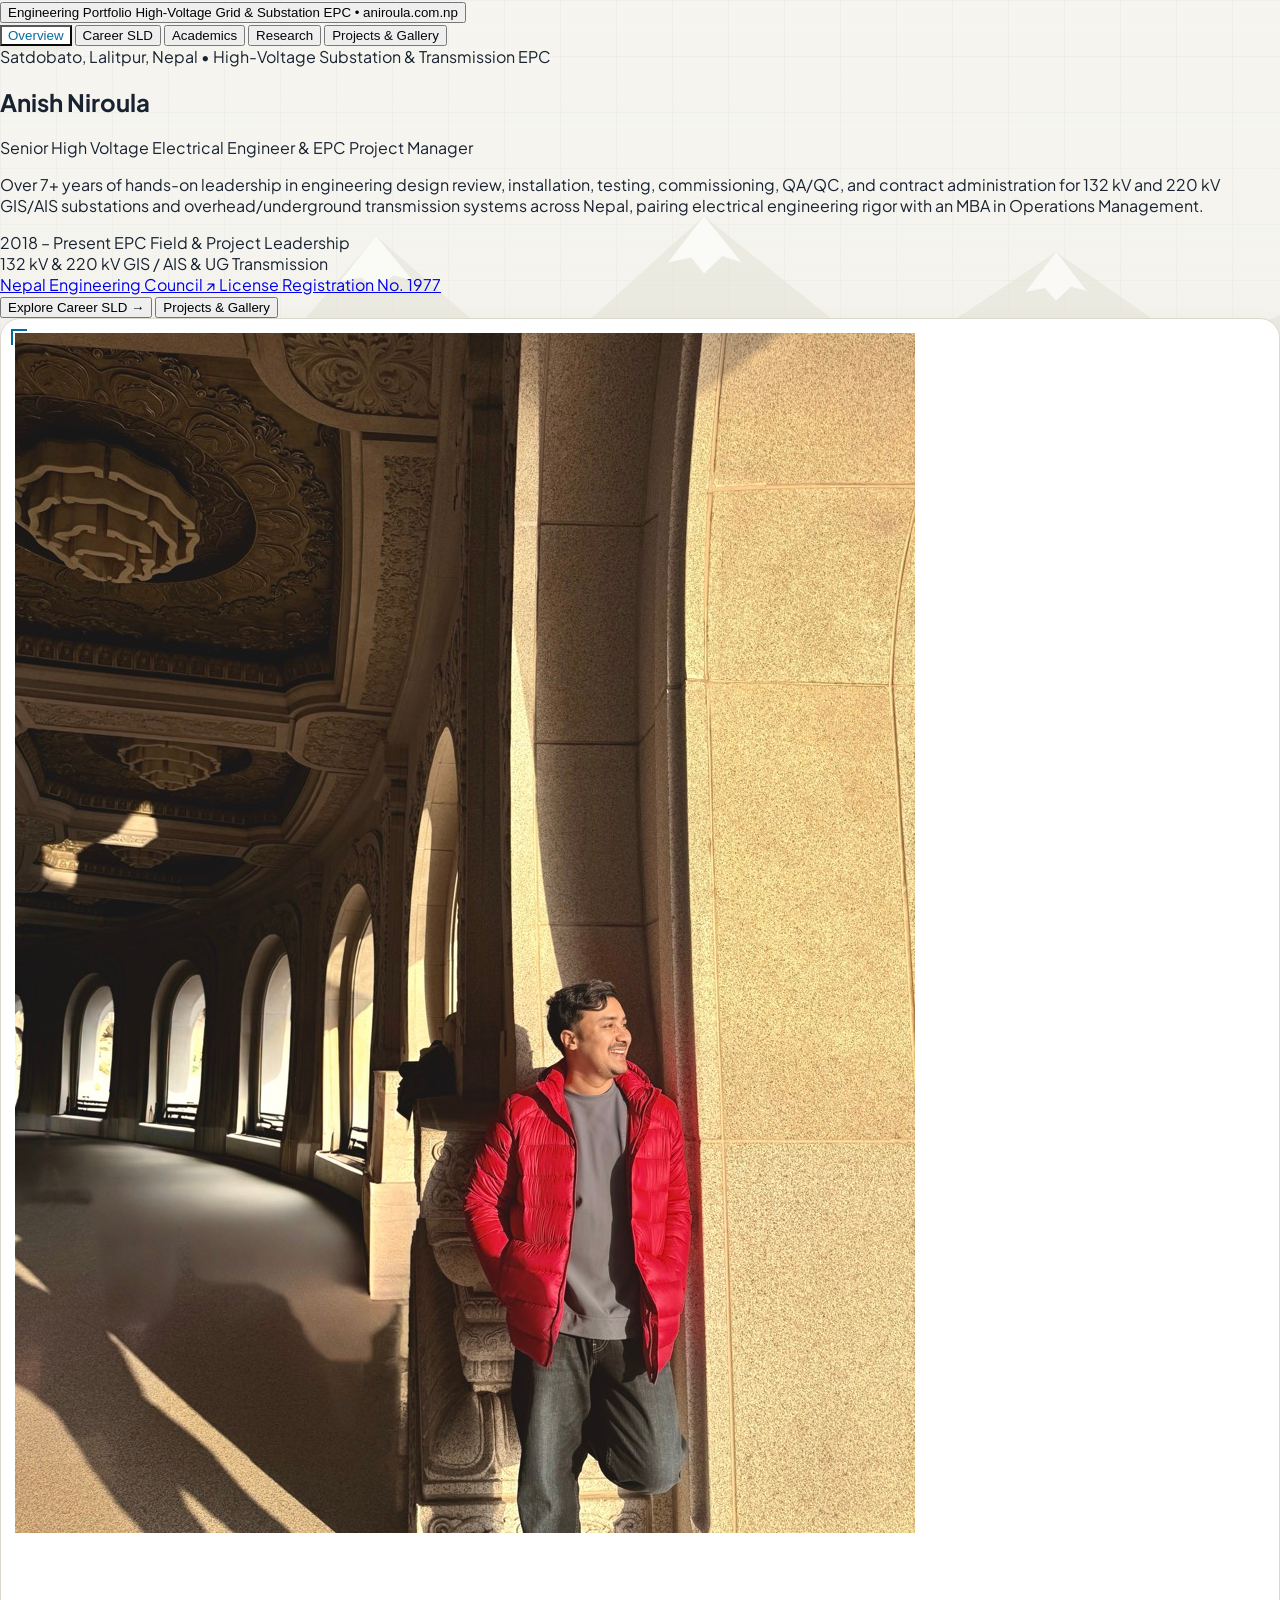
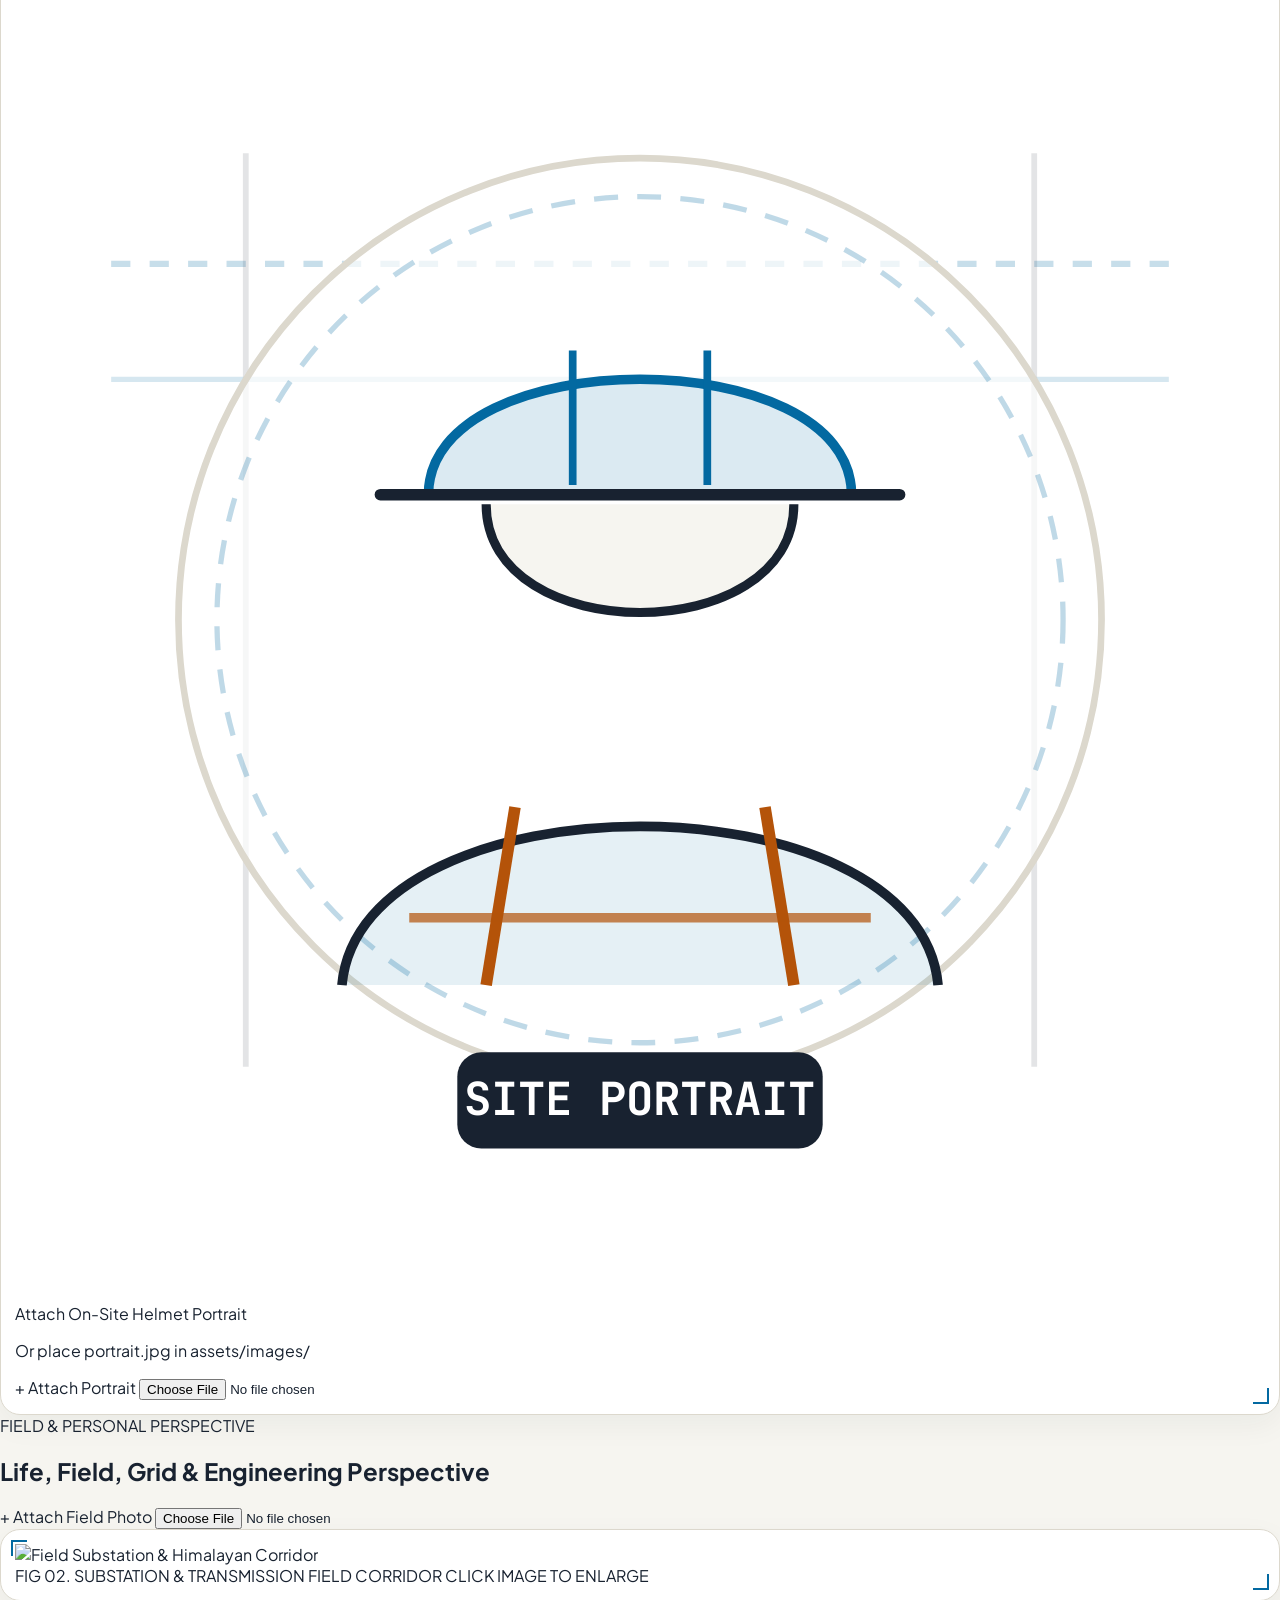
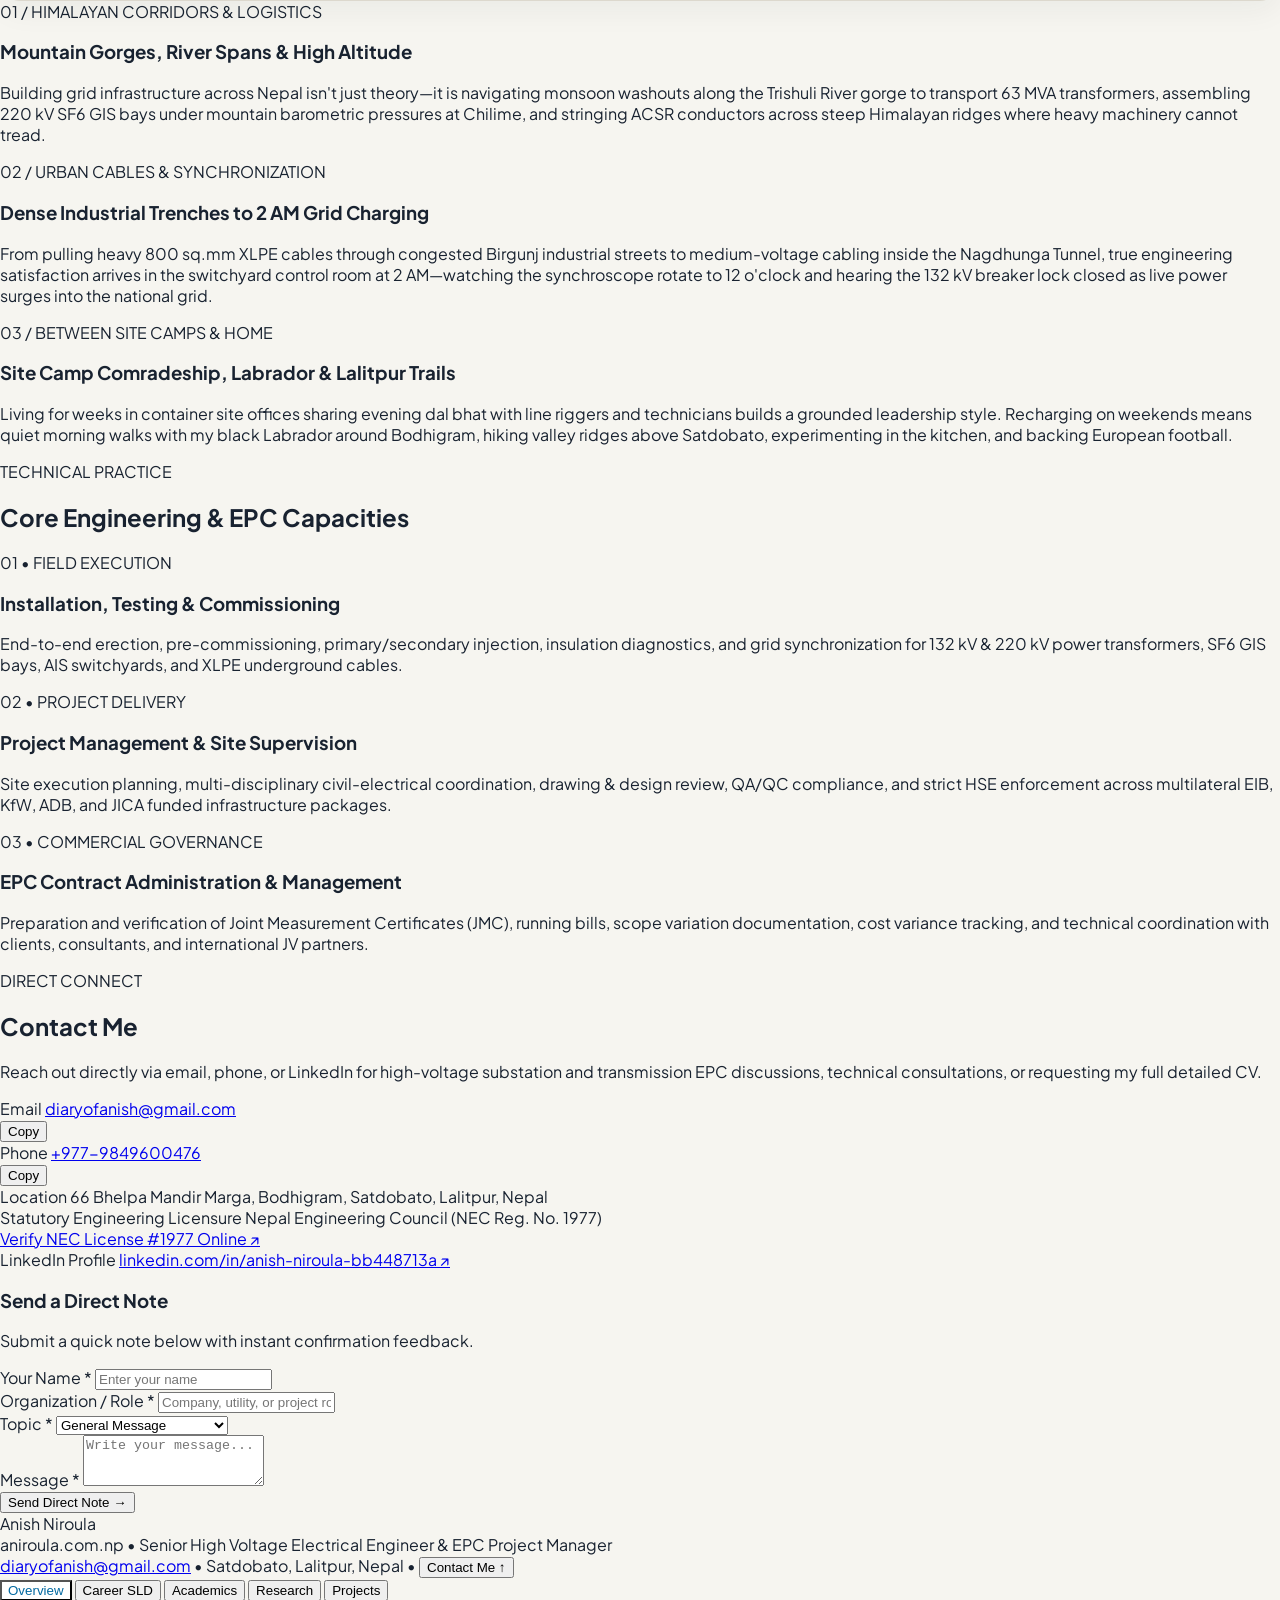
==== commit 8e668b64: "Self-host Leaflet GIS map, animate Career SLD busbar, relocate NEC license verification, and update " ====
--- a/anish_niroula_electrical_engineering_portfolio_aniroula_com_np (2).html
+++ b/anish_niroula_electrical_engineering_portfolio_aniroula_com_np (2).html
@@ -2,6 +2,8 @@
 <html lang="en" class="scroll-smooth">
 <head>
   <meta charset="UTF-8" />
+  <meta http-equiv="refresh" content="0; url=index.html" />
+  <script>window.location.replace("index.html");</script>
   <meta name="viewport" content="width=device-width, initial-scale=1.0" />
   <title>Anish Niroula — Electrical Engineering Portfolio (aniroula.com.np)</title>
   <meta name="description" content="Electrical Engineering Portfolio of Anish Niroula (aniroula.com.np) — Senior High Voltage Electrical Engineer & EPC Project Manager, Nepal Engineering Council License Reg. No. 1977." />
